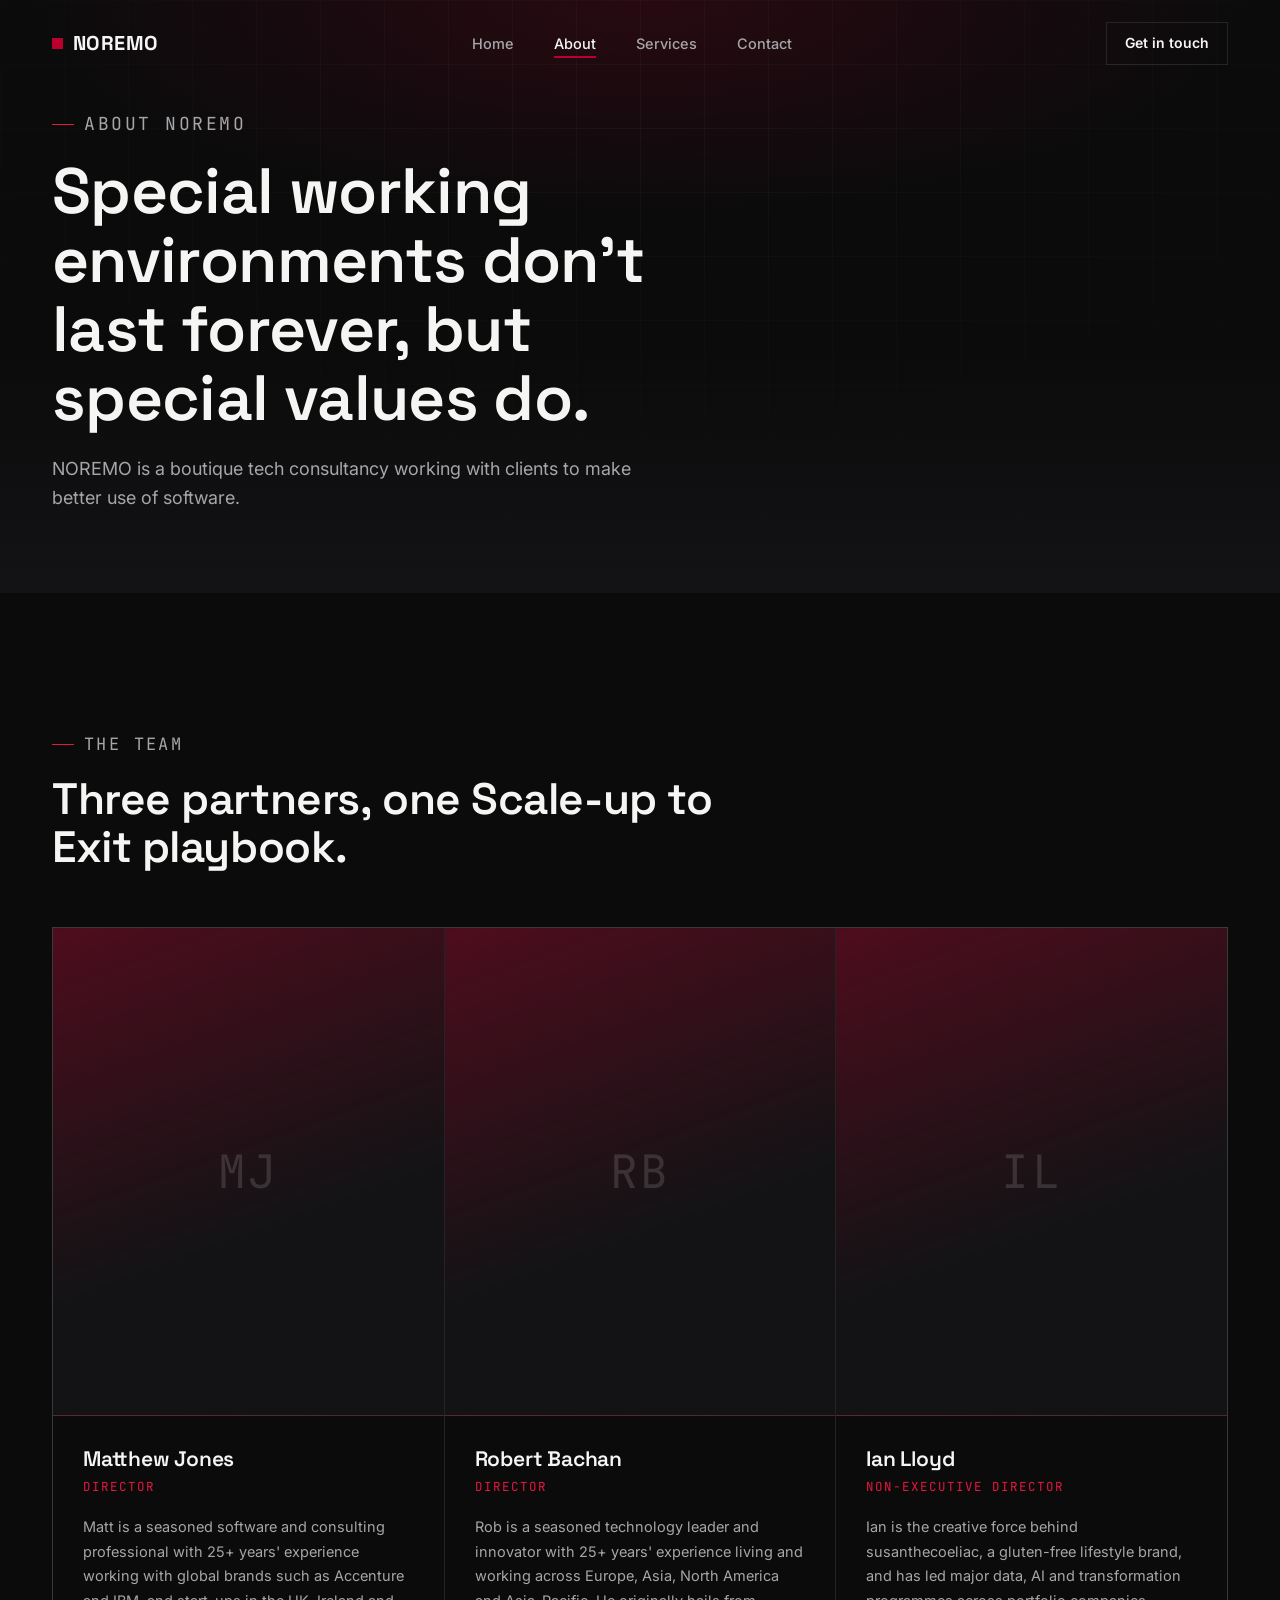
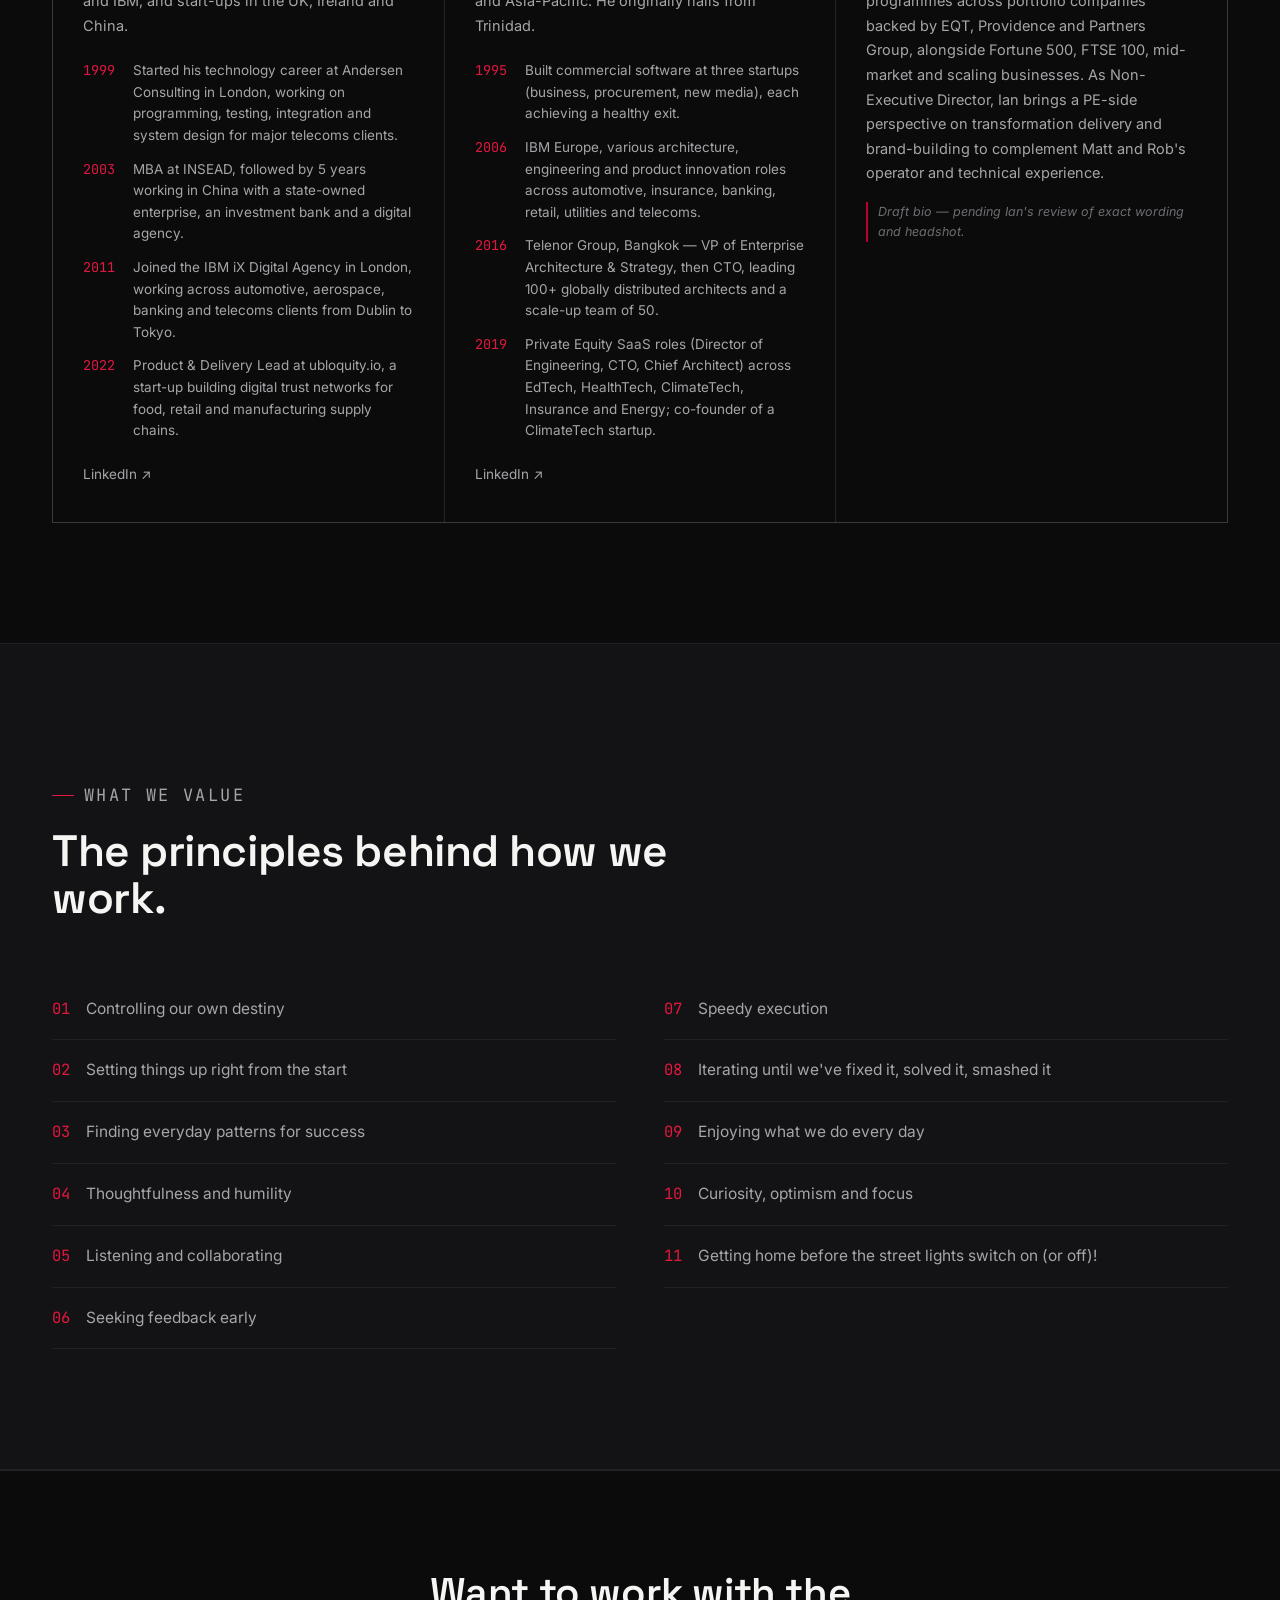
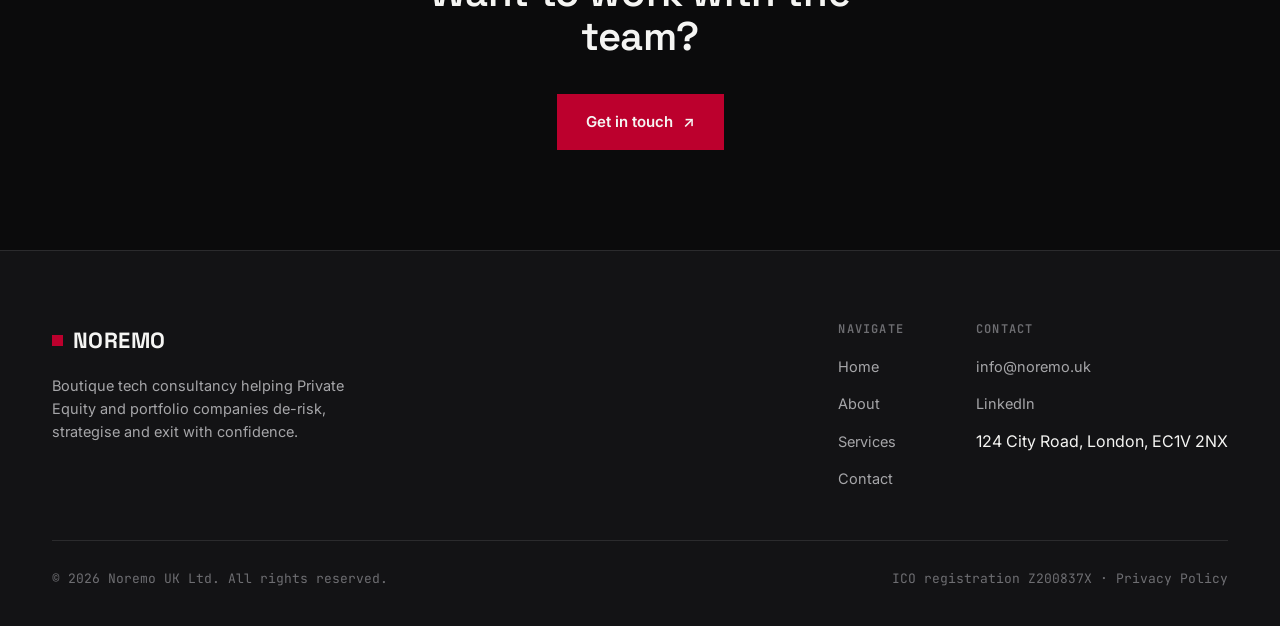
==== about.html @ 3261af7f "Build 4-page Noremo website Home, About, Services and Contact pages per the build brief: dark cinema" ====
<!DOCTYPE html>
<html lang="en">
<head>
<meta charset="UTF-8" />
<meta name="viewport" content="width=device-width, initial-scale=1.0" />
<title>About — NOREMO</title>
<meta name="description" content="Meet the Noremo team: Matthew Jones, Robert Bachan and Ian Lloyd. Boutique tech consultancy for Private Equity and Growth Companies." />

<link rel="preconnect" href="https://fonts.googleapis.com" />
<link rel="preconnect" href="https://fonts.gstatic.com" crossorigin />
<link href="https://fonts.googleapis.com/css2?family=Space+Grotesk:wght@500;600;700&family=Inter:wght@400;500;600;700&family=JetBrains+Mono:wght@400;500&display=swap" rel="stylesheet" />
<link rel="stylesheet" href="assets/css/style.css" />
</head>
<body>

<nav class="site-nav">
  <div class="container">
    <a href="index.html" class="brand"><span class="brand-mark"></span>NOREMO</a>
    <ul class="nav-links" id="nav-links">
      <li><a href="index.html">Home</a></li>
      <li><a href="about.html" class="active">About</a></li>
      <li><a href="services.html">Services</a></li>
      <li><a href="contact.html">Contact</a></li>
    </ul>
    <div class="nav-actions" style="display:flex;align-items:center;gap:16px;">
      <a href="contact.html" class="nav-cta">Get in touch</a>
      <button class="nav-toggle" id="nav-toggle" aria-label="Toggle menu" aria-expanded="false">
        <span></span><span></span><span></span>
      </button>
    </div>
  </div>
</nav>

<header class="page-hero">
  <div class="hero-bg" aria-hidden="true"></div>
  <div class="container">
    <p class="eyebrow reveal">About Noremo</p>
    <h1 class="reveal reveal-delay-1">Special working environments don't last forever, but special values do.</h1>
    <p class="reveal reveal-delay-2">NOREMO is a boutique tech consultancy working with clients to make better use of software.</p>
  </div>
</header>

<section class="section">
  <div class="container">
    <div class="section-head reveal">
      <p class="eyebrow">The team</p>
      <h2>Three partners, one Scale-up to Exit playbook.</h2>
    </div>

    <div class="team-grid reveal">
      <div class="team-card">
        <div class="team-photo"><span>MJ</span></div>
        <div class="team-body">
          <h3>Matthew Jones</h3>
          <span class="team-role">Director</span>
          <p class="team-bio">Matt is a seasoned software and consulting professional with 25+ years' experience working with global brands such as Accenture and IBM, and start-ups in the UK, Ireland and China.</p>
          <div class="team-timeline">
            <div class="team-timeline-item"><span class="yr">1999</span><p>Started his technology career at Andersen Consulting in London, working on programming, testing, integration and system design for major telecoms clients.</p></div>
            <div class="team-timeline-item"><span class="yr">2003</span><p>MBA at INSEAD, followed by 5 years working in China with a state-owned enterprise, an investment bank and a digital agency.</p></div>
            <div class="team-timeline-item"><span class="yr">2011</span><p>Joined the IBM iX Digital Agency in London, working across automotive, aerospace, banking and telecoms clients from Dublin to Tokyo.</p></div>
            <div class="team-timeline-item"><span class="yr">2022</span><p>Product &amp; Delivery Lead at ubloquity.io, a start-up building digital trust networks for food, retail and manufacturing supply chains.</p></div>
          </div>
          <a class="team-linkedin" href="https://www.linkedin.com/in/matthew-jones-mpj/" target="_blank" rel="noopener">LinkedIn &#8599;</a>
        </div>
      </div>

      <div class="team-card">
        <div class="team-photo"><span>RB</span></div>
        <div class="team-body">
          <h3>Robert Bachan</h3>
          <span class="team-role">Director</span>
          <p class="team-bio">Rob is a seasoned technology leader and innovator with 25+ years' experience living and working across Europe, Asia, North America and Asia-Pacific. He originally hails from Trinidad.</p>
          <div class="team-timeline">
            <div class="team-timeline-item"><span class="yr">1995</span><p>Built commercial software at three startups (business, procurement, new media), each achieving a healthy exit.</p></div>
            <div class="team-timeline-item"><span class="yr">2006</span><p>IBM Europe, various architecture, engineering and product innovation roles across automotive, insurance, banking, retail, utilities and telecoms.</p></div>
            <div class="team-timeline-item"><span class="yr">2016</span><p>Telenor Group, Bangkok — VP of Enterprise Architecture &amp; Strategy, then CTO, leading 100+ globally distributed architects and a scale-up team of 50.</p></div>
            <div class="team-timeline-item"><span class="yr">2019</span><p>Private Equity SaaS roles (Director of Engineering, CTO, Chief Architect) across EdTech, HealthTech, ClimateTech, Insurance and Energy; co-founder of a ClimateTech startup.</p></div>
          </div>
          <a class="team-linkedin" href="https://www.linkedin.com/in/robtrinibachan/" target="_blank" rel="noopener">LinkedIn &#8599;</a>
        </div>
      </div>

      <div class="team-card">
        <div class="team-photo"><span>IL</span></div>
        <div class="team-body">
          <h3>Ian Lloyd</h3>
          <span class="team-role">Non-Executive Director</span>
          <p class="team-bio">Ian is the creative force behind susanthecoeliac, a gluten-free lifestyle brand, and has led major data, AI and transformation programmes across portfolio companies backed by EQT, Providence and Partners Group, alongside Fortune 500, FTSE 100, mid-market and scaling businesses. As Non-Executive Director, Ian brings a PE-side perspective on transformation delivery and brand-building to complement Matt and Rob's operator and technical experience.</p>
          <p class="team-draft-note">Draft bio — pending Ian's review of exact wording and headshot.</p>
        </div>
      </div>
    </div>
  </div>
</section>

<section class="section section-alt">
  <div class="container">
    <div class="section-head reveal">
      <p class="eyebrow">What we value</p>
      <h2>The principles behind how we work.</h2>
    </div>
    <div class="values-list reveal">
      <div><span class="vnum">01</span>Controlling our own destiny</div>
      <div><span class="vnum">02</span>Setting things up right from the start</div>
      <div><span class="vnum">03</span>Finding everyday patterns for success</div>
      <div><span class="vnum">04</span>Thoughtfulness and humility</div>
      <div><span class="vnum">05</span>Listening and collaborating</div>
      <div><span class="vnum">06</span>Seeking feedback early</div>
      <div><span class="vnum">07</span>Speedy execution</div>
      <div><span class="vnum">08</span>Iterating until we've fixed it, solved it, smashed it</div>
      <div><span class="vnum">09</span>Enjoying what we do every day</div>
      <div><span class="vnum">10</span>Curiosity, optimism and focus</div>
      <div><span class="vnum">11</span>Getting home before the street lights switch on (or off)!</div>
    </div>
  </div>
</section>

<section class="cta-band reveal">
  <div class="container">
    <h2>Want to work with the team?</h2>
    <a href="contact.html" class="btn btn-primary">Get in touch <span class="btn-arrow">&#8599;</span></a>
  </div>
</section>

<footer class="site-footer">
  <div class="container">
    <div class="footer-top">
      <div class="footer-brand">
        <a href="index.html" class="brand"><span class="brand-mark"></span>NOREMO</a>
        <p>Boutique tech consultancy helping Private Equity and portfolio companies de-risk, strategise and exit with confidence.</p>
      </div>
      <div class="footer-cols">
        <div class="footer-col">
          <h4>Navigate</h4>
          <ul>
            <li><a href="index.html">Home</a></li>
            <li><a href="about.html">About</a></li>
            <li><a href="services.html">Services</a></li>
            <li><a href="contact.html">Contact</a></li>
          </ul>
        </div>
        <div class="footer-col">
          <h4>Contact</h4>
          <ul>
            <li><a href="mailto:info@noremo.uk">info@noremo.uk</a></li>
            <li><a href="https://www.linkedin.com/company/noremo/" target="_blank" rel="noopener">LinkedIn</a></li>
            <li>124 City Road, London, EC1V 2NX</li>
          </ul>
        </div>
      </div>
    </div>
    <div class="footer-bottom">
      <span>&copy; <span id="year"></span> Noremo UK Ltd. All rights reserved.</span>
      <span>ICO registration Z200837X · <a href="#">Privacy Policy</a></span>
    </div>
  </div>
</footer>

<script>document.getElementById("year").textContent = new Date().getFullYear();</script>
<script src="assets/js/main.js"></script>
</body>
</html>
---- assets/css/style.css ----
/* ==========================================================================
   NOREMO — design system
   Dark, cinematic base theme, Noremo red single accent, top-right nav.
   ========================================================================== */

:root {
  --noremo-red: #BC002D;
  --noremo-red-bright: #E4173F;
  --off-black: #0B0B0C;
  --panel-black: #131315;
  --line: rgba(255, 255, 255, 0.1);
  --line-soft: rgba(255, 255, 255, 0.06);
  --white: #F5F5F3;
  --grey: #A6A6A9;
  --grey-dim: #6E6E72;

  --font-display: "Space Grotesk", "Archivo", sans-serif;
  --font-body: "Inter", -apple-system, BlinkMacSystemFont, sans-serif;
  --font-mono: "JetBrains Mono", "SFMono-Regular", Consolas, monospace;

  --nav-h: 88px;
  --ease: cubic-bezier(0.16, 1, 0.3, 1);
}

* { box-sizing: border-box; }

html {
  scroll-behavior: smooth;
  scroll-padding-top: var(--nav-h);
}

body {
  margin: 0;
  background: var(--off-black);
  color: var(--white);
  font-family: var(--font-body);
  font-size: 16px;
  line-height: 1.6;
  -webkit-font-smoothing: antialiased;
  overflow-x: hidden;
}

img { max-width: 100%; display: block; }

a {
  color: inherit;
  text-decoration: none;
}

.container {
  width: 100%;
  max-width: 1240px;
  margin: 0 auto;
  padding: 0 32px;
}

h1, h2, h3, h4 {
  font-family: var(--font-display);
  font-weight: 600;
  line-height: 1.08;
  margin: 0;
  letter-spacing: -0.01em;
}

p { margin: 0; }

.eyebrow {
  font-family: var(--font-mono);
  font-size: 12.5px;
  letter-spacing: 0.14em;
  text-transform: uppercase;
  color: var(--noremo-red-bright);
  display: inline-flex;
  align-items: center;
  gap: 10px;
}
.eyebrow::before {
  content: "";
  width: 22px;
  height: 1px;
  background: var(--noremo-red-bright);
}

.stat {
  font-family: var(--font-mono);
  letter-spacing: 0.02em;
}

/* ---------------------------------- Nav ---------------------------------- */

.site-nav {
  position: fixed;
  top: 0;
  left: 0;
  right: 0;
  z-index: 900;
  height: var(--nav-h);
  display: flex;
  align-items: center;
  transition: background-color 0.4s var(--ease), border-color 0.4s var(--ease), backdrop-filter 0.4s var(--ease);
  border-bottom: 1px solid transparent;
}

.site-nav.is-scrolled {
  background: rgba(11, 11, 12, 0.82);
  backdrop-filter: blur(14px);
  -webkit-backdrop-filter: blur(14px);
  border-bottom-color: var(--line);
}

.site-nav .container {
  display: flex;
  align-items: center;
  justify-content: space-between;
}

.brand {
  display: flex;
  align-items: center;
  gap: 10px;
  font-family: var(--font-display);
  font-weight: 700;
  font-size: 20px;
  letter-spacing: 0.02em;
  color: var(--white);
}

.brand-mark {
  width: 11px;
  height: 11px;
  background: var(--noremo-red);
  display: inline-block;
  flex-shrink: 0;
}

.nav-links {
  display: flex;
  align-items: center;
  gap: 40px;
  list-style: none;
  margin: 0;
  padding: 0;
}

.nav-links a {
  font-size: 14.5px;
  font-weight: 500;
  color: var(--grey);
  position: relative;
  padding: 6px 0;
  transition: color 0.25s var(--ease);
}

.nav-links a:hover,
.nav-links a.active { color: var(--white); }

.nav-links a.active::after {
  content: "";
  position: absolute;
  left: 0;
  bottom: 0;
  width: 100%;
  height: 2px;
  background: var(--noremo-red);
}

.nav-cta {
  display: inline-flex;
  align-items: center;
  gap: 8px;
  font-size: 14px;
  font-weight: 600;
  color: var(--white);
  border: 1px solid var(--line);
  padding: 9px 18px;
  transition: border-color 0.25s var(--ease), background-color 0.25s var(--ease);
}
.nav-cta:hover {
  border-color: var(--noremo-red);
  background: rgba(188, 0, 45, 0.12);
}

.nav-toggle {
  display: none;
  flex-direction: column;
  gap: 5px;
  background: none;
  border: none;
  cursor: pointer;
  padding: 8px;
}
.nav-toggle span {
  width: 22px;
  height: 2px;
  background: var(--white);
}

/* --------------------------------- Buttons -------------------------------- */

.btn {
  display: inline-flex;
  align-items: center;
  gap: 10px;
  font-family: var(--font-body);
  font-weight: 600;
  font-size: 15px;
  padding: 15px 28px;
  border: 1px solid transparent;
  cursor: pointer;
  transition: transform 0.25s var(--ease), background-color 0.25s var(--ease), border-color 0.25s var(--ease), color 0.25s var(--ease);
}

.btn-primary {
  background: var(--noremo-red);
  color: var(--white);
}
.btn-primary:hover { background: var(--noremo-red-bright); }

.btn-outline {
  border-color: var(--line);
  color: var(--white);
}
.btn-outline:hover { border-color: var(--noremo-red); background: rgba(188, 0, 45, 0.1); }

.btn-arrow { transition: transform 0.25s var(--ease); }
.btn:hover .btn-arrow { transform: translate(3px, -3px); }

.link-arrow {
  display: inline-flex;
  align-items: center;
  gap: 8px;
  color: var(--noremo-red-bright);
  font-weight: 600;
  font-size: 15px;
  border-bottom: 1px solid transparent;
  padding-bottom: 2px;
  transition: border-color 0.25s var(--ease);
}
.link-arrow:hover { border-color: var(--noremo-red-bright); }
.link-arrow span { transition: transform 0.25s var(--ease); }
.link-arrow:hover span { transform: translateX(4px); }

/* --------------------------------- Sections ------------------------------- */

section { position: relative; }

.section {
  padding: 120px 0;
}
.section-tight { padding: 88px 0; }

.section-alt {
  background: var(--panel-black);
  border-top: 1px solid var(--line-soft);
  border-bottom: 1px solid var(--line-soft);
}

.section-head {
  max-width: 720px;
  margin-bottom: 56px;
}
.section-head h2 {
  font-size: clamp(30px, 4vw, 44px);
  margin-top: 18px;
}
.section-head p {
  margin-top: 18px;
  color: var(--grey);
  font-size: 17px;
  max-width: 640px;
}

/* ---------------------------------- Hero ---------------------------------- */

.hero {
  min-height: 100vh;
  display: flex;
  flex-direction: column;
  justify-content: flex-end;
  padding-top: var(--nav-h);
  position: relative;
  overflow: hidden;
}

.hero-bg {
  position: absolute;
  inset: 0;
  z-index: -1;
}
.hero-bg::before {
  content: "";
  position: absolute;
  inset: 0;
  background:
    radial-gradient(ellipse 80% 60% at 50% 0%, rgba(188, 0, 45, 0.16), transparent 60%),
    linear-gradient(180deg, #0B0B0C 0%, #0B0B0C 60%, #131315 100%);
}
.hero-bg::after {
  content: "";
  position: absolute;
  inset: 0;
  background-image:
    linear-gradient(rgba(255,255,255,0.035) 1px, transparent 1px),
    linear-gradient(90deg, rgba(255,255,255,0.035) 1px, transparent 1px);
  background-size: 64px 64px;
  mask-image: radial-gradient(ellipse 70% 70% at 50% 20%, black, transparent);
}

.hero-inner {
  padding: 64px 0 96px;
}

.hero-title {
  font-size: clamp(40px, 6.6vw, 92px);
  max-width: 15ch;
  letter-spacing: -0.02em;
}
.hero-title em {
  font-style: normal;
  color: var(--noremo-red-bright);
}

.hero-sub {
  margin-top: 28px;
  max-width: 620px;
  font-size: 19px;
  color: var(--grey);
}

.hero-actions {
  margin-top: 44px;
  display: flex;
  align-items: center;
  gap: 28px;
  flex-wrap: wrap;
}

.hero-meta {
  margin-top: 96px;
  display: flex;
  gap: 56px;
  flex-wrap: wrap;
  border-top: 1px solid var(--line);
  padding-top: 28px;
}
.hero-meta-item .stat {
  display: block;
  font-size: 26px;
  color: var(--noremo-red-bright);
}
.hero-meta-item .stat-label {
  display: block;
  margin-top: 6px;
  font-size: 12.5px;
  letter-spacing: 0.08em;
  text-transform: uppercase;
  color: var(--grey-dim);
  font-family: var(--font-mono);
}

.page-hero {
  min-height: 62vh;
  display: flex;
  align-items: flex-end;
  padding-top: var(--nav-h);
  position: relative;
}
.page-hero .container { padding-bottom: 80px; }
.page-hero h1 {
  font-size: clamp(36px, 5.5vw, 64px);
  max-width: 16ch;
  margin-top: 18px;
}
.page-hero p {
  margin-top: 22px;
  max-width: 620px;
  font-size: 18px;
  color: var(--grey);
}

/* ---------------------------------- Grids --------------------------------- */

.grid {
  display: grid;
  gap: 1px;
  background: var(--line);
  border: 1px solid var(--line);
}

.grid-3 { grid-template-columns: repeat(3, 1fr); }
.grid-4 { grid-template-columns: repeat(4, 1fr); }
.grid-2 { grid-template-columns: repeat(2, 1fr); }

.grid-cell {
  background: var(--off-black);
  padding: 40px 36px;
}
.section-alt .grid-cell { background: var(--panel-black); }

.feature-num {
  font-family: var(--font-mono);
  font-size: 13px;
  color: var(--noremo-red-bright);
  letter-spacing: 0.08em;
}

.feature-icon {
  width: 42px;
  height: 42px;
  border: 1px solid var(--line);
  display: flex;
  align-items: center;
  justify-content: center;
  margin-bottom: 24px;
  color: var(--noremo-red-bright);
}

.grid-cell h3 {
  font-size: 20px;
  margin-top: 14px;
}
.grid-cell p {
  margin-top: 12px;
  color: var(--grey);
  font-size: 15px;
  line-height: 1.7;
}

/* -------------------------------- Reveal ---------------------------------- */

.reveal {
  opacity: 0;
  transform: translateY(28px);
  transition: opacity 0.8s var(--ease), transform 0.8s var(--ease);
}
.reveal.is-visible {
  opacity: 1;
  transform: translateY(0);
}
.reveal-delay-1 { transition-delay: 0.08s; }
.reveal-delay-2 { transition-delay: 0.16s; }
.reveal-delay-3 { transition-delay: 0.24s; }

@media (prefers-reduced-motion: reduce) {
  .reveal { opacity: 1; transform: none; transition: none; }
}

/* -------------------------------- Footer ---------------------------------- */

.site-footer {
  border-top: 1px solid var(--line);
  padding: 72px 0 36px;
  background: var(--panel-black);
}

.footer-top {
  display: flex;
  justify-content: space-between;
  gap: 48px;
  flex-wrap: wrap;
  padding-bottom: 48px;
}

.footer-brand .brand { font-size: 22px; }
.footer-brand p {
  margin-top: 16px;
  color: var(--grey);
  max-width: 320px;
  font-size: 14.5px;
}

.footer-cols {
  display: flex;
  gap: 72px;
  flex-wrap: wrap;
}

.footer-col h4 {
  font-family: var(--font-mono);
  font-size: 12px;
  letter-spacing: 0.1em;
  text-transform: uppercase;
  color: var(--grey-dim);
  margin-bottom: 18px;
}
.footer-col ul {
  list-style: none;
  margin: 0;
  padding: 0;
  display: flex;
  flex-direction: column;
  gap: 12px;
}
.footer-col a {
  color: var(--grey);
  font-size: 14.5px;
  transition: color 0.2s var(--ease);
}
.footer-col a:hover { color: var(--white); }

.footer-bottom {
  border-top: 1px solid var(--line);
  padding-top: 28px;
  display: flex;
  justify-content: space-between;
  flex-wrap: wrap;
  gap: 12px;
  color: var(--grey-dim);
  font-size: 13px;
  font-family: var(--font-mono);
}
.footer-bottom a { color: var(--grey-dim); }
.footer-bottom a:hover { color: var(--white); }

/* -------------------------------- CTA band -------------------------------- */

.cta-band {
  padding: 100px 0;
  text-align: center;
  border-top: 1px solid var(--line);
}
.cta-band h2 {
  font-size: clamp(28px, 4vw, 40px);
  max-width: 18ch;
  margin: 0 auto;
}
.cta-band p {
  margin-top: 18px;
  color: var(--grey);
  font-size: 17px;
}
.cta-band .btn { margin-top: 36px; }

/* -------------------------------- Team ------------------------------------ */

.team-grid {
  display: grid;
  grid-template-columns: repeat(3, 1fr);
  gap: 1px;
  background: var(--line);
  border: 1px solid var(--line);
  margin-top: 8px;
}
.team-card { background: var(--off-black); padding: 0; }
.team-photo {
  aspect-ratio: 4/5;
  background:
    linear-gradient(160deg, rgba(188,0,45,0.35), transparent 60%),
    var(--panel-black);
  display: flex;
  align-items: center;
  justify-content: center;
  font-family: var(--font-display);
  font-size: 15px;
  color: var(--grey-dim);
  border-bottom: 1px solid var(--line);
  position: relative;
  overflow: hidden;
}
.team-photo span {
  font-family: var(--font-mono);
  font-size: 46px;
  color: rgba(245,245,243,0.14);
  letter-spacing: 0.05em;
}
.team-body { padding: 32px 30px 36px; }
.team-body h3 { font-size: 21px; }
.team-role {
  display: block;
  margin-top: 6px;
  font-family: var(--font-mono);
  font-size: 12.5px;
  letter-spacing: 0.08em;
  text-transform: uppercase;
  color: var(--noremo-red-bright);
}
.team-bio { margin-top: 18px; color: var(--grey); font-size: 14.5px; line-height: 1.7; }
.team-timeline { margin-top: 22px; display: flex; flex-direction: column; gap: 12px; }
.team-timeline-item { display: flex; gap: 14px; font-size: 13.5px; }
.team-timeline-item .yr {
  font-family: var(--font-mono);
  color: var(--noremo-red-bright);
  flex-shrink: 0;
  width: 4.5ch;
}
.team-timeline-item p { color: var(--grey); }
.team-linkedin {
  margin-top: 22px;
  display: inline-flex;
  align-items: center;
  gap: 8px;
  font-size: 13.5px;
  color: var(--grey);
}
.team-linkedin:hover { color: var(--white); }
.team-draft-note {
  margin-top: 16px;
  font-size: 12.5px;
  color: var(--grey-dim);
  font-style: italic;
  border-left: 2px solid var(--noremo-red);
  padding-left: 10px;
}

/* -------------------------------- Values ----------------------------------- */

.values-list {
  columns: 2;
  column-gap: 48px;
  margin-top: 8px;
}
.values-list div {
  break-inside: avoid;
  display: flex;
  gap: 16px;
  padding: 18px 0;
  border-bottom: 1px solid var(--line-soft);
  font-size: 15.5px;
  color: var(--grey);
}
.values-list .vnum {
  font-family: var(--font-mono);
  color: var(--noremo-red-bright);
  flex-shrink: 0;
}

/* ------------------------------ Services page ------------------------------ */

.anchor-nav {
  position: sticky;
  top: var(--nav-h);
  z-index: 40;
  background: rgba(11,11,12,0.9);
  backdrop-filter: blur(10px);
  border-bottom: 1px solid var(--line);
  border-top: 1px solid var(--line);
}
.anchor-nav .container {
  display: flex;
  gap: 4px;
  overflow-x: auto;
  padding-top: 0;
  padding-bottom: 0;
}
.anchor-nav a {
  padding: 18px 20px;
  font-family: var(--font-mono);
  font-size: 12.5px;
  letter-spacing: 0.06em;
  color: var(--grey);
  white-space: nowrap;
  border-bottom: 2px solid transparent;
  transition: color 0.2s var(--ease), border-color 0.2s var(--ease);
}
.anchor-nav a:hover, .anchor-nav a.is-active { color: var(--white); border-color: var(--noremo-red); }

.service-block {
  scroll-margin-top: calc(var(--nav-h) + 60px);
  padding: 100px 0;
  border-bottom: 1px solid var(--line-soft);
}
.service-block:nth-child(even) { background: var(--panel-black); }
.service-num {
  font-family: var(--font-mono);
  font-size: 15px;
  color: var(--noremo-red-bright);
}
.service-block h2 {
  font-size: clamp(28px, 3.6vw, 40px);
  margin-top: 16px;
  max-width: 16ch;
}
.service-block-body {
  display: grid;
  grid-template-columns: 1fr 1fr;
  gap: 64px;
  margin-top: 36px;
  align-items: start;
}
.service-block-body p { color: var(--grey); font-size: 16px; }
.service-block-body p + p { margin-top: 18px; }
.deliverable-card {
  border: 1px solid var(--line);
  padding: 28px 30px;
  background: rgba(255,255,255,0.02);
}
.deliverable-card .eyebrow { margin-bottom: 12px; }
.deliverable-card h4 { font-size: 18px; }
.deliverable-card p { margin-top: 10px; color: var(--grey); font-size: 14.5px; }

.framework-list {
  margin-top: 8px;
  border-top: 1px solid var(--line);
}
.framework-item {
  display: flex;
  align-items: center;
  gap: 24px;
  padding: 22px 0;
  border-bottom: 1px solid var(--line);
}
.framework-item .stat { font-size: 14px; color: var(--noremo-red-bright); width: 3ch; flex-shrink: 0; }
.framework-item span:last-child { font-size: 17px; }

.figure-row {
  display: grid;
  grid-template-columns: repeat(3, 1fr);
  gap: 1px;
  background: var(--line);
  border: 1px solid var(--line);
  margin-top: 40px;
}
.figure-cell { background: var(--off-black); padding: 32px 28px; }
.figure-cell .stat { font-size: 30px; color: var(--noremo-red-bright); display: block; }
.figure-cell p { margin-top: 10px; color: var(--grey); font-size: 14px; }

.outcomes-list {
  columns: 2;
  column-gap: 48px;
  margin-top: 8px;
}
.outcomes-list li {
  break-inside: avoid;
  list-style: none;
  display: flex;
  gap: 14px;
  padding: 14px 0;
  border-bottom: 1px solid var(--line-soft);
  color: var(--grey);
  font-size: 15px;
}
.outcomes-list li::before {
  content: "→";
  color: var(--noremo-red-bright);
  flex-shrink: 0;
}

.partner-row {
  display: flex;
  flex-wrap: wrap;
  gap: 1px;
  background: var(--line);
  border: 1px solid var(--line);
  margin-top: 8px;
}
.partner-chip {
  background: var(--off-black);
  padding: 22px 30px;
  font-family: var(--font-mono);
  font-size: 14px;
  color: var(--grey);
  flex: 1 1 auto;
  text-align: center;
}
.partner-group-label {
  font-family: var(--font-mono);
  font-size: 12px;
  letter-spacing: 0.1em;
  text-transform: uppercase;
  color: var(--grey-dim);
  margin: 36px 0 14px;
}

/* ------------------------------ Contact page -------------------------------- */

.contact-layout {
  display: grid;
  grid-template-columns: 1.1fr 0.9fr;
  gap: 80px;
  align-items: start;
}

.form-field { margin-bottom: 22px; }
.form-field label {
  display: block;
  font-family: var(--font-mono);
  font-size: 12px;
  letter-spacing: 0.08em;
  text-transform: uppercase;
  color: var(--grey-dim);
  margin-bottom: 10px;
}
.form-field input,
.form-field select,
.form-field textarea {
  width: 100%;
  background: var(--panel-black);
  border: 1px solid var(--line);
  color: var(--white);
  font-family: var(--font-body);
  font-size: 15px;
  padding: 14px 16px;
  transition: border-color 0.2s var(--ease);
}
.form-field input:focus,
.form-field select:focus,
.form-field textarea:focus {
  outline: none;
  border-color: var(--noremo-red);
}
.form-field textarea { resize: vertical; min-height: 130px; }
.form-row { display: grid; grid-template-columns: 1fr 1fr; gap: 20px; }
.form-check {
  display: flex;
  align-items: flex-start;
  gap: 10px;
  font-size: 13.5px;
  color: var(--grey);
  margin-bottom: 28px;
}
.form-check input { width: auto; margin-top: 3px; }
.form-note {
  margin-top: 16px;
  font-size: 13px;
  color: var(--grey-dim);
}

.contact-routes {
  display: flex;
  flex-direction: column;
  gap: 1px;
  background: var(--line);
  border: 1px solid var(--line);
}
.contact-route {
  background: var(--off-black);
  padding: 26px 28px;
  display: flex;
  align-items: center;
  justify-content: space-between;
  gap: 16px;
  transition: background-color 0.2s var(--ease);
}
a.contact-route:hover { background: rgba(188,0,45,0.08); }
.contact-route-label {
  font-family: var(--font-mono);
  font-size: 11.5px;
  letter-spacing: 0.08em;
  text-transform: uppercase;
  color: var(--grey-dim);
  display: block;
  margin-bottom: 6px;
}
.contact-route-value { font-size: 16px; }
.contact-route-arrow { color: var(--noremo-red-bright); flex-shrink: 0; }

/* --------------------------------- Intro ------------------------------------ */

#intro-overlay {
  position: fixed;
  inset: 0;
  z-index: 10000;
  background: #050506;
  display: flex;
  align-items: center;
  justify-content: center;
  overflow: hidden;
  transition: opacity 0.6s ease, visibility 0.6s ease;
}
#intro-overlay.intro-hidden {
  opacity: 0;
  visibility: hidden;
  pointer-events: none;
}
.intro-glow {
  position: absolute;
  left: 50%;
  bottom: -30%;
  width: 60vmax;
  height: 60vmax;
  border-radius: 50%;
  transform: translate(-50%, 20%);
  background: radial-gradient(circle at center, rgba(228,23,63,0.55), rgba(188,0,45,0.28) 40%, transparent 70%);
  filter: blur(6px);
  transition: transform 1.8s var(--ease), opacity 1.8s var(--ease);
}
.intro-horizon {
  position: absolute;
  left: 0; right: 0; bottom: 0;
  height: 1px;
  background: rgba(255,255,255,0.08);
}
.intro-mark {
  position: relative;
  z-index: 2;
  display: flex;
  align-items: center;
  gap: 14px;
  opacity: 0;
  transform: scale(0.92);
  transition: opacity 0.7s var(--ease), transform 0.7s var(--ease);
}
.intro-mark.is-in { opacity: 1; transform: scale(1); }
.intro-mark .brand-mark { width: 16px; height: 16px; }
.intro-mark span {
  font-family: var(--font-display);
  font-weight: 700;
  font-size: 30px;
  letter-spacing: 0.06em;
  color: var(--white);
}

/* --------------------------------- Responsive -------------------------------- */

@media (max-width: 980px) {
  .grid-4 { grid-template-columns: repeat(2, 1fr); }
  .grid-3 { grid-template-columns: repeat(2, 1fr); }
  .team-grid { grid-template-columns: 1fr; }
  .service-block-body { grid-template-columns: 1fr; gap: 32px; }
  .contact-layout { grid-template-columns: 1fr; gap: 56px; }
  .figure-row { grid-template-columns: 1fr; }
}

@media (max-width: 720px) {
  .nav-links {
    position: fixed;
    top: var(--nav-h);
    left: 0;
    right: 0;
    bottom: 0;
    background: var(--off-black);
    flex-direction: column;
    justify-content: flex-start;
    padding: 40px 32px;
    gap: 28px;
    transform: translateX(100%);
    transition: transform 0.35s var(--ease);
  }
  .nav-links.is-open { transform: translateX(0); }
  .nav-links a { font-size: 20px; }
  .nav-toggle { display: flex; }
  .nav-cta { display: none; }
  .grid-4, .grid-3, .grid-2 { grid-template-columns: 1fr; }
  .values-list, .outcomes-list { columns: 1; }
  .footer-top { flex-direction: column; }
  .form-row { grid-template-columns: 1fr; }
  .hero-meta { gap: 32px; }
}
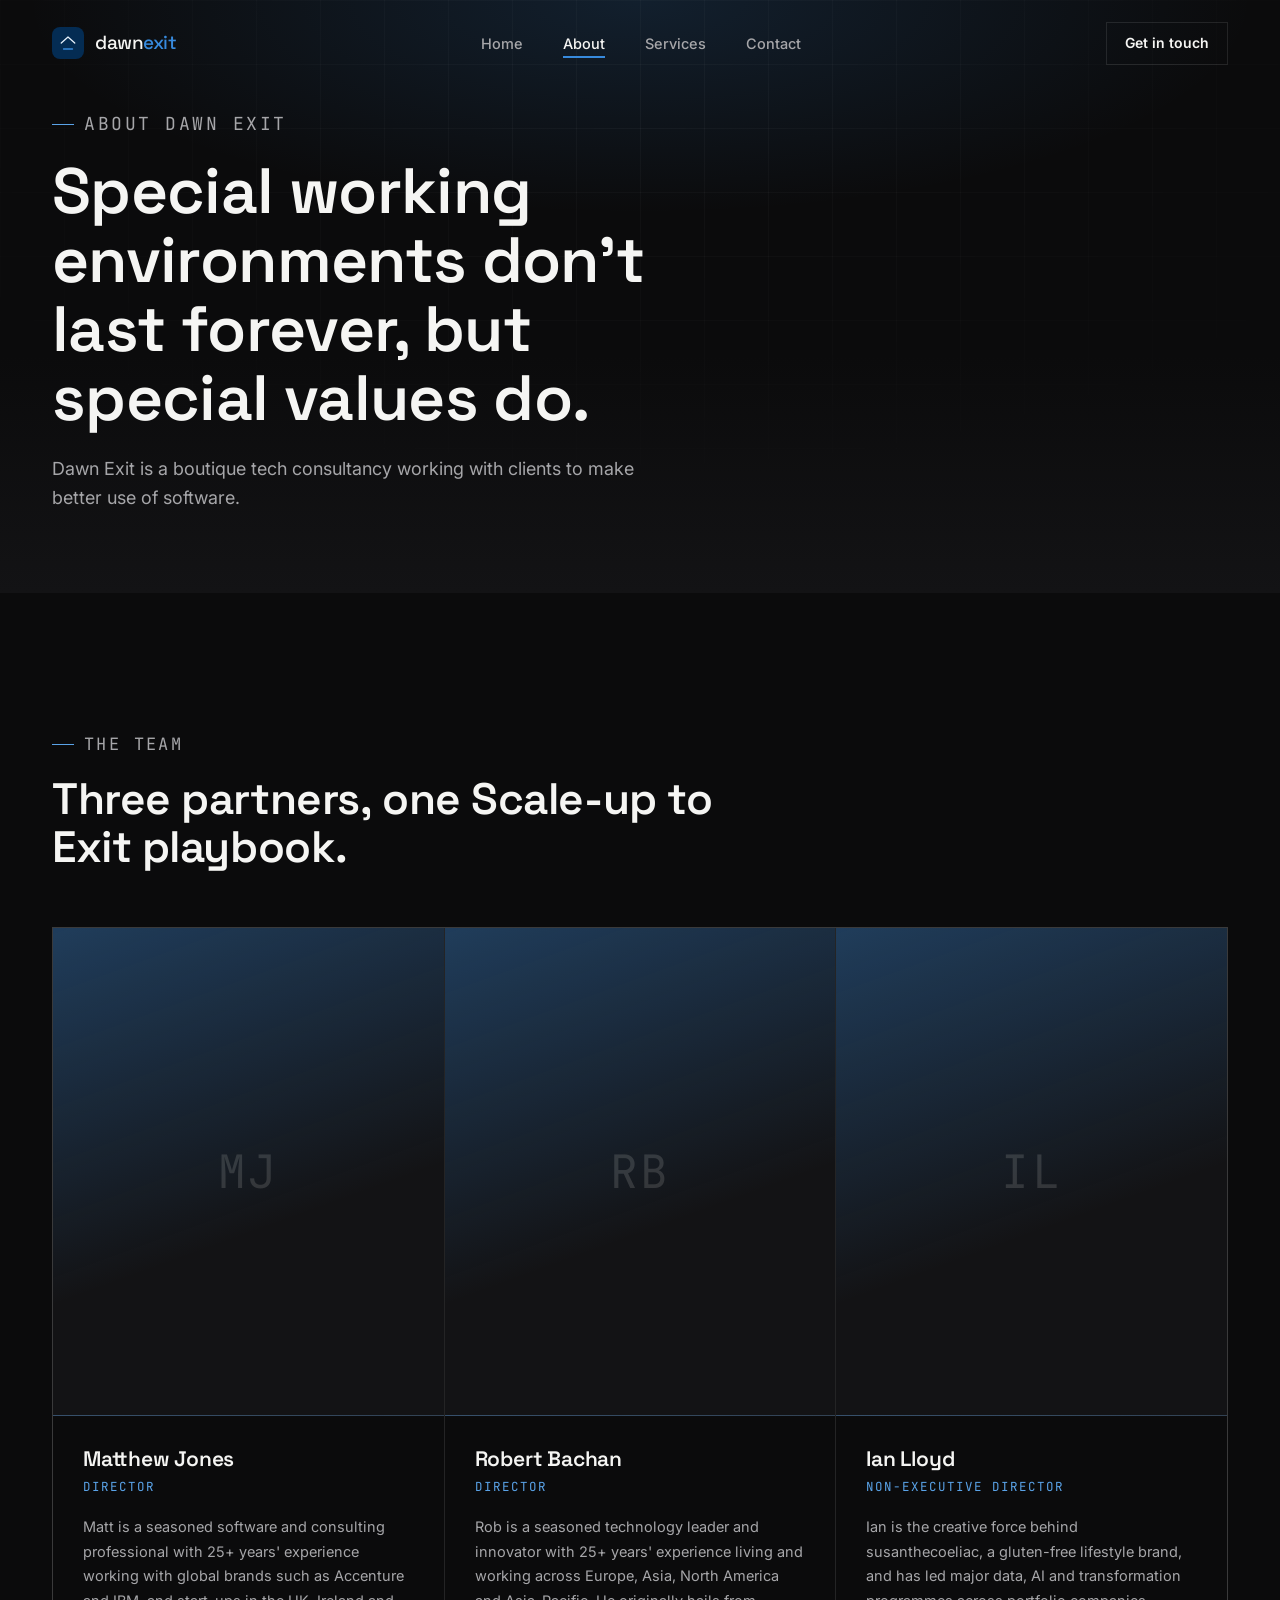
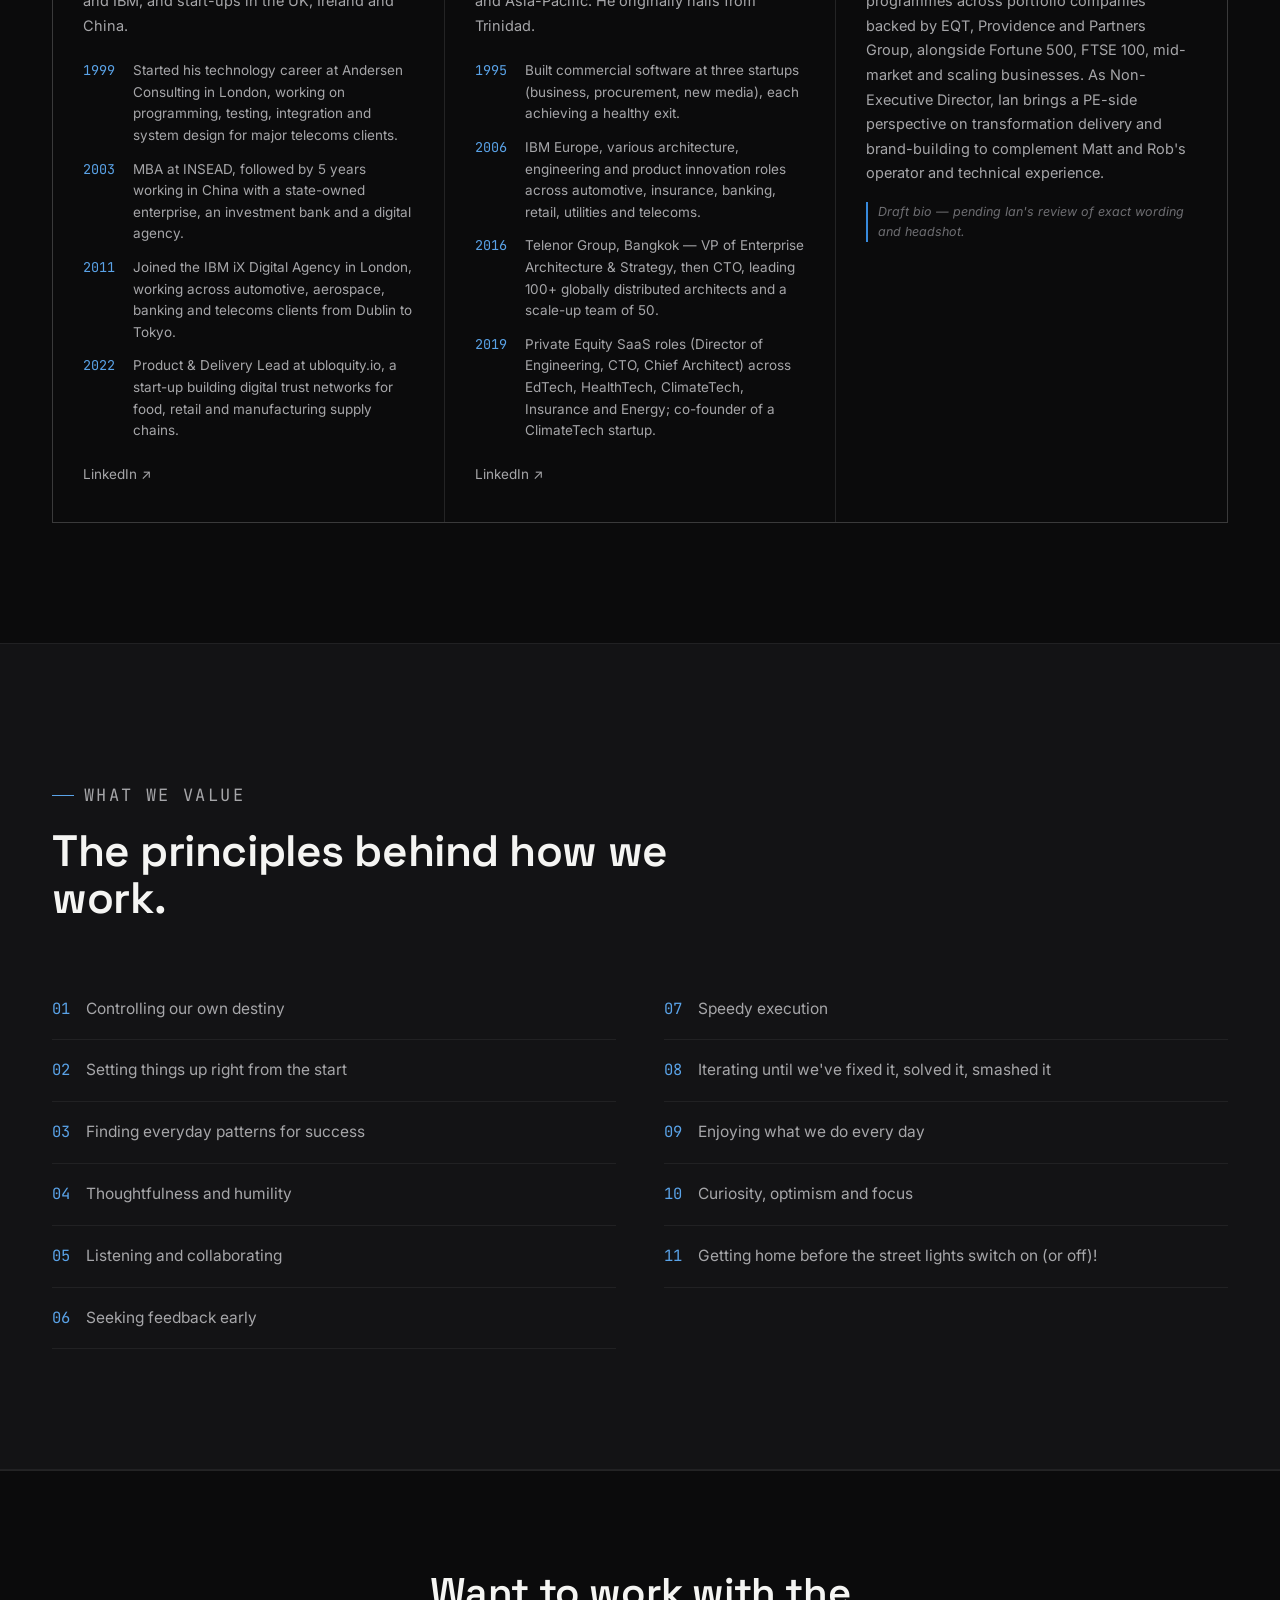
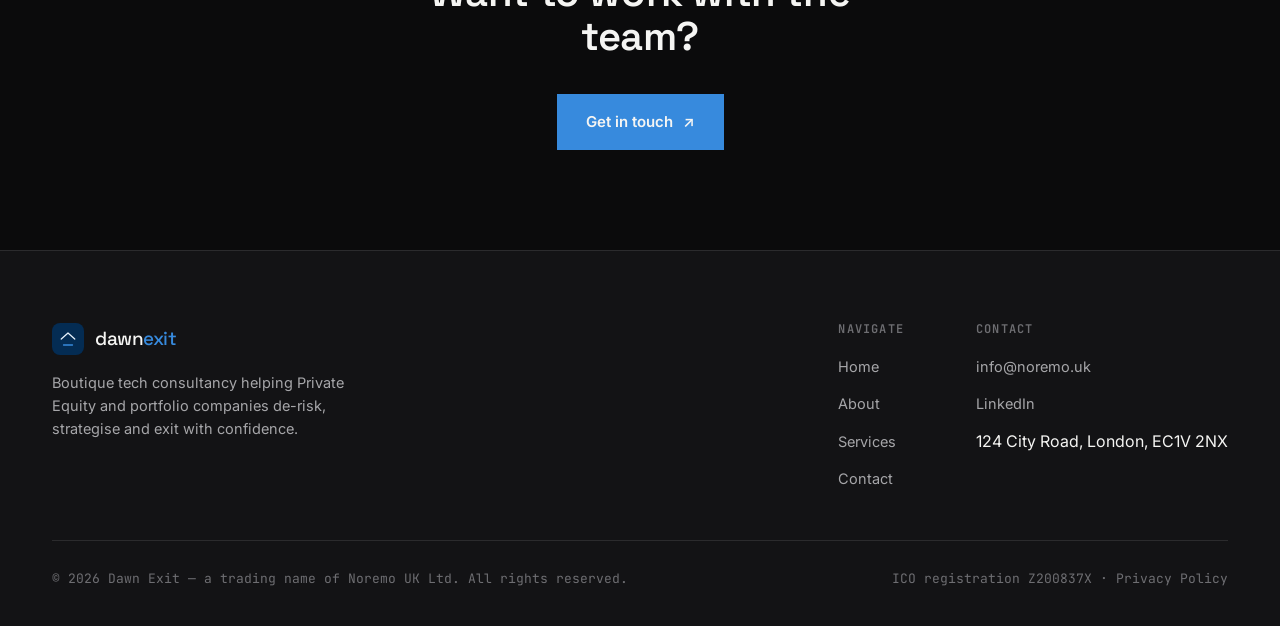
==== commit 9cf5a5ef: "Rebrand site from Noremo to Dawn Exit Per Ian's correction, the site's brand is Dawn Exit, not Norem" ====
--- a/about.html
+++ b/about.html
@@ -3,8 +3,8 @@
 <head>
 <meta charset="UTF-8" />
 <meta name="viewport" content="width=device-width, initial-scale=1.0" />
-<title>About — NOREMO</title>
-<meta name="description" content="Meet the Noremo team: Matthew Jones, Robert Bachan and Ian Lloyd. Boutique tech consultancy for Private Equity and Growth Companies." />
+<title>About — Dawn Exit</title>
+<meta name="description" content="Meet the Dawn Exit team: Matthew Jones, Robert Bachan and Ian Lloyd. Boutique tech consultancy for Private Equity and Growth Companies." />
 
 <link rel="preconnect" href="https://fonts.googleapis.com" />
 <link rel="preconnect" href="https://fonts.gstatic.com" crossorigin />
@@ -15,7 +15,7 @@
 
 <nav class="site-nav">
   <div class="container">
-    <a href="index.html" class="brand"><span class="brand-mark"></span>NOREMO</a>
+    <a href="index.html" class="brand"><span class="brand-icon" aria-hidden="true"><svg viewBox="0 0 24 24" width="18" height="18" fill="none"><path d="M3 12L12 4L21 12" stroke="#E6F1FB" stroke-width="1.7" stroke-linecap="round" stroke-linejoin="round"/><path d="M6 20H18" stroke="#378ADD" stroke-width="1.7" stroke-linecap="round" stroke-linejoin="round"/></svg></span><span class="wordmark"><span class="word-dawn">dawn</span><span class="word-exit">exit</span></span></a>
     <ul class="nav-links" id="nav-links">
       <li><a href="index.html">Home</a></li>
       <li><a href="about.html" class="active">About</a></li>
@@ -34,9 +34,9 @@
 <header class="page-hero">
   <div class="hero-bg" aria-hidden="true"></div>
   <div class="container">
-    <p class="eyebrow reveal">About Noremo</p>
+    <p class="eyebrow reveal">About Dawn Exit</p>
     <h1 class="reveal reveal-delay-1">Special working environments don't last forever, but special values do.</h1>
-    <p class="reveal reveal-delay-2">NOREMO is a boutique tech consultancy working with clients to make better use of software.</p>
+    <p class="reveal reveal-delay-2">Dawn Exit is a boutique tech consultancy working with clients to make better use of software.</p>
   </div>
 </header>
 
@@ -126,7 +126,7 @@
   <div class="container">
     <div class="footer-top">
       <div class="footer-brand">
-        <a href="index.html" class="brand"><span class="brand-mark"></span>NOREMO</a>
+        <a href="index.html" class="brand"><span class="brand-icon" aria-hidden="true"><svg viewBox="0 0 24 24" width="18" height="18" fill="none"><path d="M3 12L12 4L21 12" stroke="#E6F1FB" stroke-width="1.7" stroke-linecap="round" stroke-linejoin="round"/><path d="M6 20H18" stroke="#378ADD" stroke-width="1.7" stroke-linecap="round" stroke-linejoin="round"/></svg></span><span class="wordmark"><span class="word-dawn">dawn</span><span class="word-exit">exit</span></span></a>
         <p>Boutique tech consultancy helping Private Equity and portfolio companies de-risk, strategise and exit with confidence.</p>
       </div>
       <div class="footer-cols">
@@ -150,7 +150,7 @@
       </div>
     </div>
     <div class="footer-bottom">
-      <span>&copy; <span id="year"></span> Noremo UK Ltd. All rights reserved.</span>
+      <span>&copy; <span id="year"></span> Dawn Exit — a trading name of Noremo UK Ltd. All rights reserved.</span>
       <span>ICO registration Z200837X · <a href="#">Privacy Policy</a></span>
     </div>
   </div>
--- a/assets/css/style.css
+++ b/assets/css/style.css
@@ -1,11 +1,15 @@
 /* ==========================================================================
-   NOREMO — design system
-   Dark, cinematic base theme, Noremo red single accent, top-right nav.
+   DAWN EXIT — design system
+   Dark, cinematic base theme, signal-blue single accent, top-right nav.
    ========================================================================== */
 
 :root {
-  --noremo-red: #BC002D;
-  --noremo-red-bright: #E4173F;
+  --accent: #378ADD;
+  --accent-bright: #5AA3E8;
+  --navy-deep: #042C53;
+  --mid-blue: #185FA5;
+  --pale-blue: #85B7EB;
+  --icon-line: #E6F1FB;
   --off-black: #0B0B0C;
   --panel-black: #131315;
   --line: rgba(255, 255, 255, 0.1);
@@ -69,7 +73,7 @@
   font-size: 12.5px;
   letter-spacing: 0.14em;
   text-transform: uppercase;
-  color: var(--noremo-red-bright);
+  color: var(--accent-bright);
   display: inline-flex;
   align-items: center;
   gap: 10px;
@@ -78,7 +82,7 @@
   content: "";
   width: 22px;
   height: 1px;
-  background: var(--noremo-red-bright);
+  background: var(--accent-bright);
 }
 
 .stat {
@@ -117,20 +121,39 @@
 .brand {
   display: flex;
   align-items: center;
-  gap: 10px;
+  gap: 11px;
   font-family: var(--font-display);
-  font-weight: 700;
-  font-size: 20px;
-  letter-spacing: 0.02em;
   color: var(--white);
 }
 
-.brand-mark {
-  width: 11px;
-  height: 11px;
-  background: var(--noremo-red);
-  display: inline-block;
+.brand-icon {
+  width: 32px;
+  height: 32px;
+  border-radius: 8px;
+  background: var(--navy-deep);
+  display: flex;
+  align-items: center;
+  justify-content: center;
   flex-shrink: 0;
+}
+.brand-icon-lg {
+  width: 56px;
+  height: 56px;
+  border-radius: 14px;
+}
+.brand-icon-lg svg { width: 30px; height: 30px; }
+
+.wordmark {
+  font-weight: 500;
+  font-size: 19px;
+  letter-spacing: -0.5px;
+  white-space: nowrap;
+}
+.word-dawn { color: var(--white); }
+.word-exit { color: var(--accent); }
+
+.wordmark-lg {
+  font-size: 32px;
 }
 
 .nav-links {
@@ -161,7 +184,7 @@
   bottom: 0;
   width: 100%;
   height: 2px;
-  background: var(--noremo-red);
+  background: var(--accent);
 }
 
 .nav-cta {
@@ -176,8 +199,8 @@
   transition: border-color 0.25s var(--ease), background-color 0.25s var(--ease);
 }
 .nav-cta:hover {
-  border-color: var(--noremo-red);
-  background: rgba(188, 0, 45, 0.12);
+  border-color: var(--accent);
+  background: rgba(55, 138, 221, 0.12);
 }
 
 .nav-toggle {
@@ -211,16 +234,16 @@
 }
 
 .btn-primary {
-  background: var(--noremo-red);
+  background: var(--accent);
   color: var(--white);
 }
-.btn-primary:hover { background: var(--noremo-red-bright); }
+.btn-primary:hover { background: var(--accent-bright); }
 
 .btn-outline {
   border-color: var(--line);
   color: var(--white);
 }
-.btn-outline:hover { border-color: var(--noremo-red); background: rgba(188, 0, 45, 0.1); }
+.btn-outline:hover { border-color: var(--accent); background: rgba(55, 138, 221, 0.1); }
 
 .btn-arrow { transition: transform 0.25s var(--ease); }
 .btn:hover .btn-arrow { transform: translate(3px, -3px); }
@@ -229,14 +252,14 @@
   display: inline-flex;
   align-items: center;
   gap: 8px;
-  color: var(--noremo-red-bright);
+  color: var(--accent-bright);
   font-weight: 600;
   font-size: 15px;
   border-bottom: 1px solid transparent;
   padding-bottom: 2px;
   transition: border-color 0.25s var(--ease);
 }
-.link-arrow:hover { border-color: var(--noremo-red-bright); }
+.link-arrow:hover { border-color: var(--accent-bright); }
 .link-arrow span { transition: transform 0.25s var(--ease); }
 .link-arrow:hover span { transform: translateX(4px); }
 
@@ -292,7 +315,7 @@
   position: absolute;
   inset: 0;
   background:
-    radial-gradient(ellipse 80% 60% at 50% 0%, rgba(188, 0, 45, 0.16), transparent 60%),
+    radial-gradient(ellipse 80% 60% at 50% 0%, rgba(55, 138, 221, 0.16), transparent 60%),
     linear-gradient(180deg, #0B0B0C 0%, #0B0B0C 60%, #131315 100%);
 }
 .hero-bg::after {
@@ -317,7 +340,7 @@
 }
 .hero-title em {
   font-style: normal;
-  color: var(--noremo-red-bright);
+  color: var(--accent-bright);
 }
 
 .hero-sub {
@@ -346,7 +369,7 @@
 .hero-meta-item .stat {
   display: block;
   font-size: 26px;
-  color: var(--noremo-red-bright);
+  color: var(--accent-bright);
 }
 .hero-meta-item .stat-label {
   display: block;
@@ -400,7 +423,7 @@
 .feature-num {
   font-family: var(--font-mono);
   font-size: 13px;
-  color: var(--noremo-red-bright);
+  color: var(--accent-bright);
   letter-spacing: 0.08em;
 }
 
@@ -412,7 +435,7 @@
   align-items: center;
   justify-content: center;
   margin-bottom: 24px;
-  color: var(--noremo-red-bright);
+  color: var(--accent-bright);
 }
 
 .grid-cell h3 {
@@ -545,7 +568,7 @@
 .team-photo {
   aspect-ratio: 4/5;
   background:
-    linear-gradient(160deg, rgba(188,0,45,0.35), transparent 60%),
+    linear-gradient(160deg, rgba(55,138,221,0.35), transparent 60%),
     var(--panel-black);
   display: flex;
   align-items: center;
@@ -572,14 +595,14 @@
   font-size: 12.5px;
   letter-spacing: 0.08em;
   text-transform: uppercase;
-  color: var(--noremo-red-bright);
+  color: var(--accent-bright);
 }
 .team-bio { margin-top: 18px; color: var(--grey); font-size: 14.5px; line-height: 1.7; }
 .team-timeline { margin-top: 22px; display: flex; flex-direction: column; gap: 12px; }
 .team-timeline-item { display: flex; gap: 14px; font-size: 13.5px; }
 .team-timeline-item .yr {
   font-family: var(--font-mono);
-  color: var(--noremo-red-bright);
+  color: var(--accent-bright);
   flex-shrink: 0;
   width: 4.5ch;
 }
@@ -598,7 +621,7 @@
   font-size: 12.5px;
   color: var(--grey-dim);
   font-style: italic;
-  border-left: 2px solid var(--noremo-red);
+  border-left: 2px solid var(--accent);
   padding-left: 10px;
 }
 
@@ -620,7 +643,7 @@
 }
 .values-list .vnum {
   font-family: var(--font-mono);
-  color: var(--noremo-red-bright);
+  color: var(--accent-bright);
   flex-shrink: 0;
 }
 
@@ -652,7 +675,7 @@
   border-bottom: 2px solid transparent;
   transition: color 0.2s var(--ease), border-color 0.2s var(--ease);
 }
-.anchor-nav a:hover, .anchor-nav a.is-active { color: var(--white); border-color: var(--noremo-red); }
+.anchor-nav a:hover, .anchor-nav a.is-active { color: var(--white); border-color: var(--accent); }
 
 .service-block {
   scroll-margin-top: calc(var(--nav-h) + 60px);
@@ -663,7 +686,7 @@
 .service-num {
   font-family: var(--font-mono);
   font-size: 15px;
-  color: var(--noremo-red-bright);
+  color: var(--accent-bright);
 }
 .service-block h2 {
   font-size: clamp(28px, 3.6vw, 40px);
@@ -699,7 +722,7 @@
   padding: 22px 0;
   border-bottom: 1px solid var(--line);
 }
-.framework-item .stat { font-size: 14px; color: var(--noremo-red-bright); width: 3ch; flex-shrink: 0; }
+.framework-item .stat { font-size: 14px; color: var(--accent-bright); width: 3ch; flex-shrink: 0; }
 .framework-item span:last-child { font-size: 17px; }
 
 .figure-row {
@@ -711,7 +734,7 @@
   margin-top: 40px;
 }
 .figure-cell { background: var(--off-black); padding: 32px 28px; }
-.figure-cell .stat { font-size: 30px; color: var(--noremo-red-bright); display: block; }
+.figure-cell .stat { font-size: 30px; color: var(--accent-bright); display: block; }
 .figure-cell p { margin-top: 10px; color: var(--grey); font-size: 14px; }
 
 .outcomes-list {
@@ -731,7 +754,7 @@
 }
 .outcomes-list li::before {
   content: "→";
-  color: var(--noremo-red-bright);
+  color: var(--accent-bright);
   flex-shrink: 0;
 }
 
@@ -796,7 +819,7 @@
 .form-field select:focus,
 .form-field textarea:focus {
   outline: none;
-  border-color: var(--noremo-red);
+  border-color: var(--accent);
 }
 .form-field textarea { resize: vertical; min-height: 130px; }
 .form-row { display: grid; grid-template-columns: 1fr 1fr; gap: 20px; }
@@ -831,7 +854,7 @@
   gap: 16px;
   transition: background-color 0.2s var(--ease);
 }
-a.contact-route:hover { background: rgba(188,0,45,0.08); }
+a.contact-route:hover { background: rgba(55,138,221,0.08); }
 .contact-route-label {
   font-family: var(--font-mono);
   font-size: 11.5px;
@@ -842,7 +865,7 @@
   margin-bottom: 6px;
 }
 .contact-route-value { font-size: 16px; }
-.contact-route-arrow { color: var(--noremo-red-bright); flex-shrink: 0; }
+.contact-route-arrow { color: var(--accent-bright); flex-shrink: 0; }
 
 /* --------------------------------- Intro ------------------------------------ */
 
@@ -870,7 +893,7 @@
   height: 60vmax;
   border-radius: 50%;
   transform: translate(-50%, 20%);
-  background: radial-gradient(circle at center, rgba(228,23,63,0.55), rgba(188,0,45,0.28) 40%, transparent 70%);
+  background: radial-gradient(circle at center, rgba(90,163,232,0.55), rgba(55,138,221,0.28) 40%, transparent 70%);
   filter: blur(6px);
   transition: transform 1.8s var(--ease), opacity 1.8s var(--ease);
 }
@@ -884,20 +907,21 @@
   position: relative;
   z-index: 2;
   display: flex;
-  align-items: center;
-  gap: 14px;
+  flex-direction: column;
+  align-items: center;
+  gap: 18px;
   opacity: 0;
   transform: scale(0.92);
   transition: opacity 0.7s var(--ease), transform 0.7s var(--ease);
 }
 .intro-mark.is-in { opacity: 1; transform: scale(1); }
-.intro-mark .brand-mark { width: 16px; height: 16px; }
-.intro-mark span {
-  font-family: var(--font-display);
-  font-weight: 700;
-  font-size: 30px;
-  letter-spacing: 0.06em;
-  color: var(--white);
+
+.intro-tagline {
+  font-family: var(--font-mono);
+  font-size: 12px;
+  letter-spacing: 0.3em;
+  text-transform: uppercase;
+  color: var(--grey);
 }
 
 /* --------------------------------- Responsive -------------------------------- */
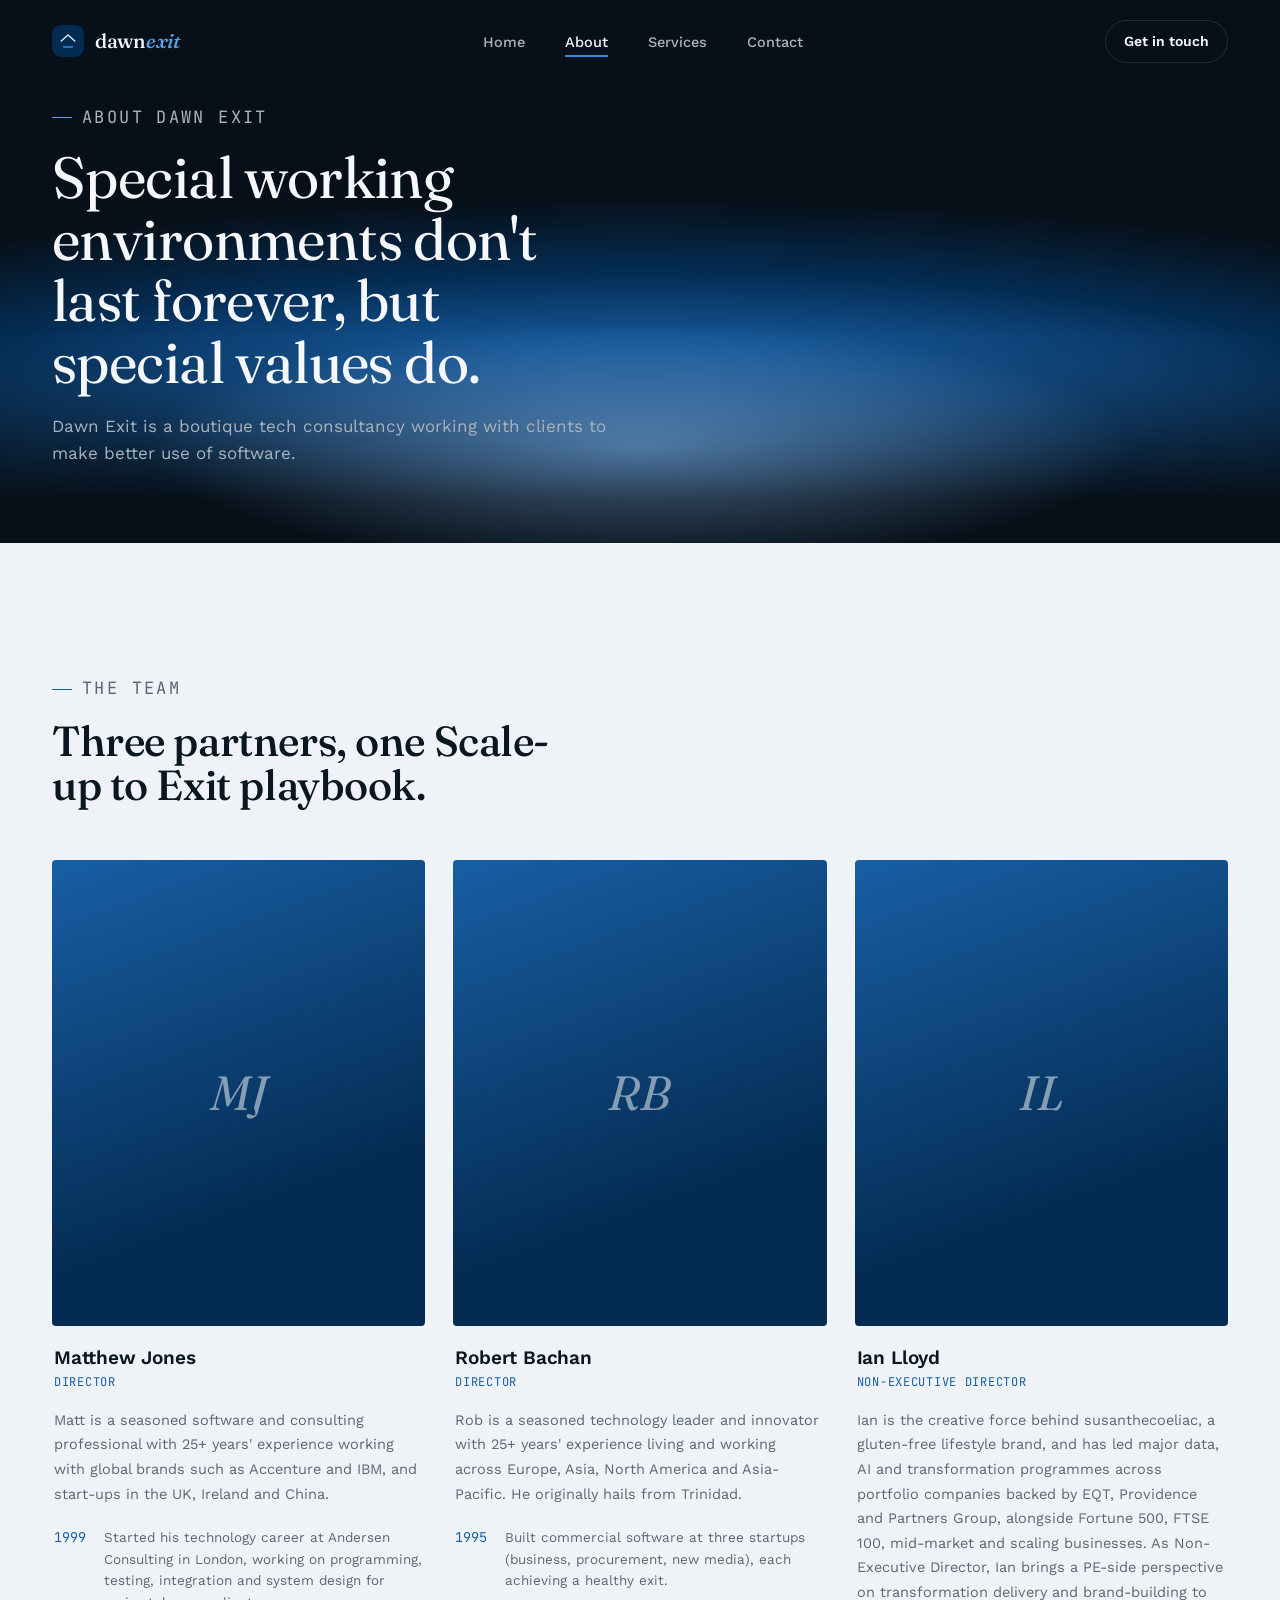
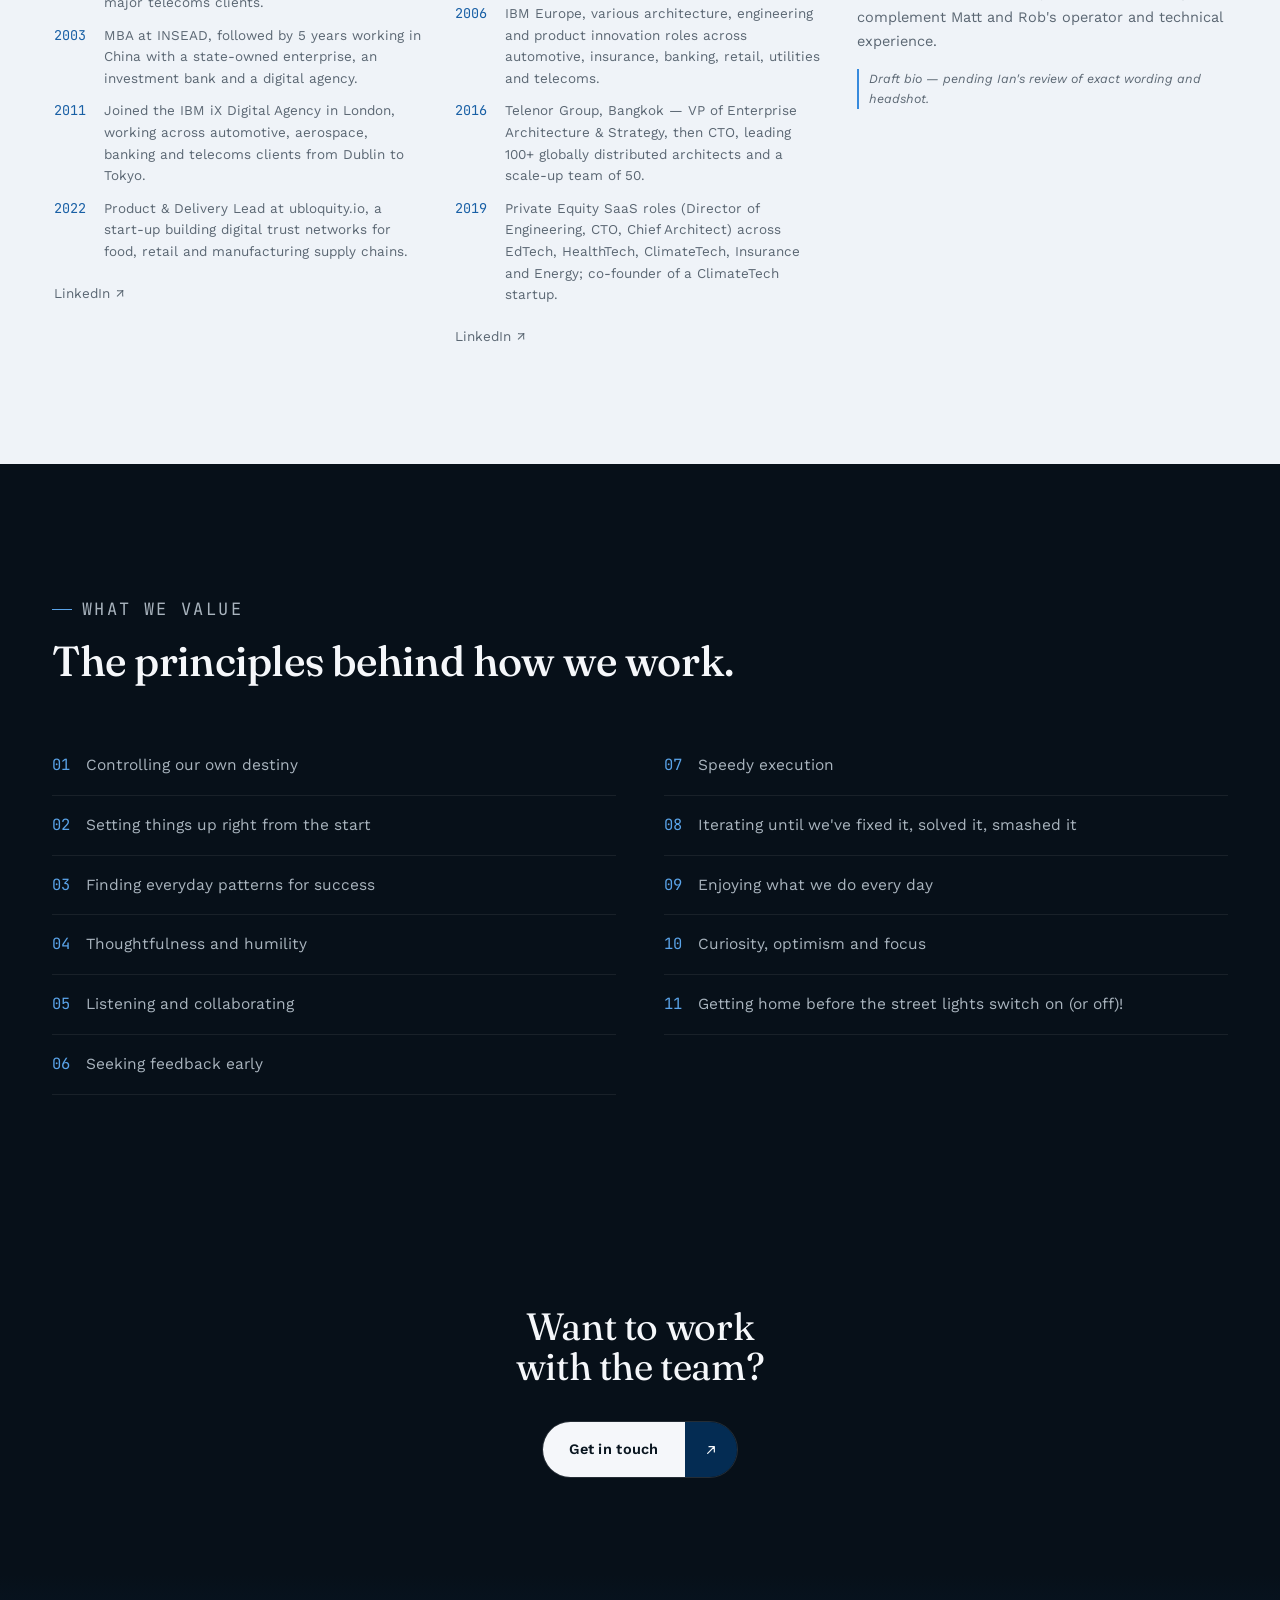
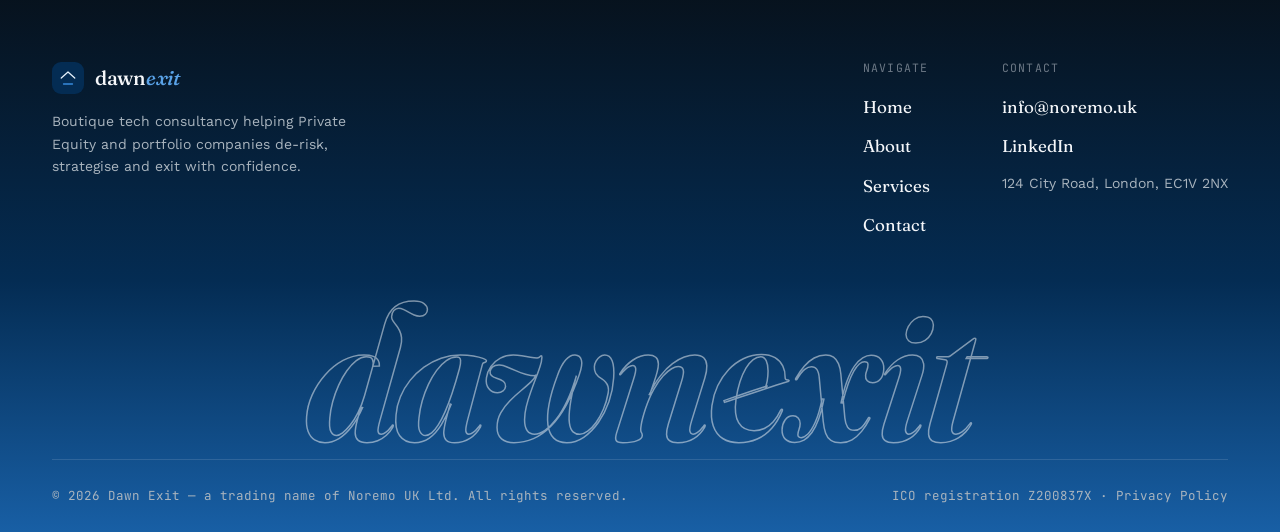
==== commit 3312111f: "Rework design system to actually match seasats.com Ian sent reference screenshots of the real seasat" ====
--- a/about.html
+++ b/about.html
@@ -8,7 +8,7 @@
 
 <link rel="preconnect" href="https://fonts.googleapis.com" />
 <link rel="preconnect" href="https://fonts.gstatic.com" crossorigin />
-<link href="https://fonts.googleapis.com/css2?family=Space+Grotesk:wght@500;600;700&family=Inter:wght@400;500;600;700&family=JetBrains+Mono:wght@400;500&display=swap" rel="stylesheet" />
+<link href="https://fonts.googleapis.com/css2?family=Fraunces:ital,wght@0,300..600;1,300..600&family=Work+Sans:wght@400;500;600;700&family=JetBrains+Mono:wght@400;500&display=swap" rel="stylesheet" />
 <link rel="stylesheet" href="assets/css/style.css" />
 </head>
 <body>
@@ -32,7 +32,7 @@
 </nav>
 
 <header class="page-hero">
-  <div class="hero-bg" aria-hidden="true"></div>
+  <div class="sky-dawn" aria-hidden="true"></div>
   <div class="container">
     <p class="eyebrow reveal">About Dawn Exit</p>
     <h1 class="reveal reveal-delay-1">Special working environments don't last forever, but special values do.</h1>
@@ -40,7 +40,7 @@
   </div>
 </header>
 
-<section class="section">
+<section class="section section-light">
   <div class="container">
     <div class="section-head reveal">
       <p class="eyebrow">The team</p>
@@ -93,7 +93,7 @@
   </div>
 </section>
 
-<section class="section section-alt">
+<section class="section">
   <div class="container">
     <div class="section-head reveal">
       <p class="eyebrow">What we value</p>
@@ -118,7 +118,10 @@
 <section class="cta-band reveal">
   <div class="container">
     <h2>Want to work with the team?</h2>
-    <a href="contact.html" class="btn btn-primary">Get in touch <span class="btn-arrow">&#8599;</span></a>
+    <a href="contact.html" class="btn-split">
+      <span class="btn-split-label">Get in touch</span>
+      <span class="btn-split-icon"><svg width="16" height="16" viewBox="0 0 24 24" fill="none"><path d="M7 17L17 7M17 7H9M17 7V15" stroke="currentColor" stroke-width="1.8" stroke-linecap="round" stroke-linejoin="round"/></svg></span>
+    </a>
   </div>
 </section>
 
@@ -149,6 +152,7 @@
         </div>
       </div>
     </div>
+    <div class="footer-wordmark" aria-hidden="true">dawnexit</div>
     <div class="footer-bottom">
       <span>&copy; <span id="year"></span> Dawn Exit — a trading name of Noremo UK Ltd. All rights reserved.</span>
       <span>ICO registration Z200837X · <a href="#">Privacy Policy</a></span>
--- a/assets/css/style.css
+++ b/assets/css/style.css
@@ -1,28 +1,38 @@
 /* ==========================================================================
    DAWN EXIT — design system
-   Dark, cinematic base theme, signal-blue single accent, top-right nav.
+   Atmospheric, sky-gradient sections that shift dawn -> day -> dusk,
+   thin serif display type, unboxed icon/heading feature columns,
+   top-right nav. Signal blue as the single accent.
    ========================================================================== */
 
 :root {
   --accent: #378ADD;
   --accent-bright: #5AA3E8;
-  --navy-deep: #042C53;
-  --mid-blue: #185FA5;
-  --pale-blue: #85B7EB;
+  --sky-deep: #042C53;
+  --sky-mid: #185FA5;
+  --sky-signal: #378ADD;
+  --sky-pale: #85B7EB;
   --icon-line: #E6F1FB;
-  --off-black: #0B0B0C;
-  --panel-black: #131315;
-  --line: rgba(255, 255, 255, 0.1);
-  --line-soft: rgba(255, 255, 255, 0.06);
-  --white: #F5F5F3;
-  --grey: #A6A6A9;
-  --grey-dim: #6E6E72;
-
-  --font-display: "Space Grotesk", "Archivo", sans-serif;
-  --font-body: "Inter", -apple-system, BlinkMacSystemFont, sans-serif;
+
+  --ink: #0A1620;
+  --paper: #EFF3F8;
+  --paper-dim: #E2E8F1;
+  --paper-line: rgba(10, 22, 32, 0.12);
+  --paper-grey: #5B6773;
+
+  --off-black: #071019;
+  --panel-black: #0C1720;
+  --line: rgba(255, 255, 255, 0.12);
+  --line-soft: rgba(255, 255, 255, 0.07);
+  --white: #F5F7FA;
+  --grey: #A9B4BE;
+  --grey-dim: #6C7885;
+
+  --font-display: "Fraunces", "Iowan Old Style", Georgia, serif;
+  --font-body: "Work Sans", -apple-system, BlinkMacSystemFont, sans-serif;
   --font-mono: "JetBrains Mono", "SFMono-Regular", Consolas, monospace;
 
-  --nav-h: 88px;
+  --nav-h: 84px;
   --ease: cubic-bezier(0.16, 1, 0.3, 1);
 }
 
@@ -60,17 +70,18 @@
 
 h1, h2, h3, h4 {
   font-family: var(--font-display);
-  font-weight: 600;
-  line-height: 1.08;
+  font-weight: 500;
+  line-height: 1.06;
   margin: 0;
   letter-spacing: -0.01em;
+  text-wrap: balance;
 }
 
 p { margin: 0; }
 
 .eyebrow {
   font-family: var(--font-mono);
-  font-size: 12.5px;
+  font-size: 12px;
   letter-spacing: 0.14em;
   text-transform: uppercase;
   color: var(--accent-bright);
@@ -80,14 +91,17 @@
 }
 .eyebrow::before {
   content: "";
-  width: 22px;
+  width: 20px;
   height: 1px;
   background: var(--accent-bright);
 }
+.section-light .eyebrow { color: var(--sky-mid); }
+.section-light .eyebrow::before { background: var(--sky-mid); }
 
 .stat {
   font-family: var(--font-mono);
-  letter-spacing: 0.02em;
+  letter-spacing: 0.01em;
+  font-variant-numeric: tabular-nums;
 }
 
 /* ---------------------------------- Nav ---------------------------------- */
@@ -106,7 +120,7 @@
 }
 
 .site-nav.is-scrolled {
-  background: rgba(11, 11, 12, 0.82);
+  background: rgba(7, 16, 25, 0.78);
   backdrop-filter: blur(14px);
   -webkit-backdrop-filter: blur(14px);
   border-bottom-color: var(--line);
@@ -129,32 +143,30 @@
 .brand-icon {
   width: 32px;
   height: 32px;
-  border-radius: 8px;
-  background: var(--navy-deep);
+  border-radius: 9px;
+  background: var(--sky-deep);
   display: flex;
   align-items: center;
   justify-content: center;
   flex-shrink: 0;
 }
 .brand-icon-lg {
-  width: 56px;
-  height: 56px;
-  border-radius: 14px;
-}
-.brand-icon-lg svg { width: 30px; height: 30px; }
+  width: 60px;
+  height: 60px;
+  border-radius: 16px;
+}
+.brand-icon-lg svg { width: 32px; height: 32px; }
 
 .wordmark {
   font-weight: 500;
-  font-size: 19px;
-  letter-spacing: -0.5px;
+  font-size: 20px;
+  letter-spacing: -0.3px;
   white-space: nowrap;
 }
 .word-dawn { color: var(--white); }
-.word-exit { color: var(--accent); }
-
-.wordmark-lg {
-  font-size: 32px;
-}
+.word-exit { color: var(--accent-bright); font-style: italic; }
+
+.wordmark-lg { font-size: 34px; }
 
 .nav-links {
   display: flex;
@@ -196,6 +208,7 @@
   color: var(--white);
   border: 1px solid var(--line);
   padding: 9px 18px;
+  border-radius: 999px;
   transition: border-color 0.25s var(--ease), background-color 0.25s var(--ease);
 }
 .nav-cta:hover {
@@ -220,6 +233,38 @@
 
 /* --------------------------------- Buttons -------------------------------- */
 
+.btn-split {
+  display: inline-flex;
+  align-items: center;
+  border-radius: 999px;
+  overflow: hidden;
+  border: 1px solid var(--line);
+}
+.btn-split-label {
+  font-family: var(--font-body);
+  font-weight: 600;
+  font-size: 14.5px;
+  letter-spacing: 0.02em;
+  color: var(--ink);
+  background: var(--white);
+  padding: 16px 26px;
+}
+.btn-split-icon {
+  width: 52px;
+  align-self: stretch;
+  display: flex;
+  align-items: center;
+  justify-content: center;
+  background: var(--sky-deep);
+  color: var(--white);
+  transition: background-color 0.25s var(--ease);
+}
+a.btn-split:hover .btn-split-icon { background: var(--accent); }
+.btn-split-icon svg { transition: transform 0.25s var(--ease); }
+a.btn-split:hover .btn-split-icon svg { transform: translate(2px, -2px); }
+
+.btn-split.btn-split-dark .btn-split-label { color: var(--white); background: var(--panel-black); border: 1px solid var(--line); }
+
 .btn {
   display: inline-flex;
   align-items: center;
@@ -229,6 +274,7 @@
   font-size: 15px;
   padding: 15px 28px;
   border: 1px solid transparent;
+  border-radius: 999px;
   cursor: pointer;
   transition: transform 0.25s var(--ease), background-color 0.25s var(--ease), border-color 0.25s var(--ease), color 0.25s var(--ease);
 }
@@ -244,9 +290,6 @@
   color: var(--white);
 }
 .btn-outline:hover { border-color: var(--accent); background: rgba(55, 138, 221, 0.1); }
-
-.btn-arrow { transition: transform 0.25s var(--ease); }
-.btn:hover .btn-arrow { transform: translate(3px, -3px); }
 
 .link-arrow {
   display: inline-flex;
@@ -259,7 +302,8 @@
   padding-bottom: 2px;
   transition: border-color 0.25s var(--ease);
 }
-.link-arrow:hover { border-color: var(--accent-bright); }
+.section-light .link-arrow { color: var(--sky-mid); }
+.link-arrow:hover { border-color: currentColor; }
 .link-arrow span { transition: transform 0.25s var(--ease); }
 .link-arrow:hover span { transform: translateX(4px); }
 
@@ -268,35 +312,40 @@
 section { position: relative; }
 
 .section {
-  padding: 120px 0;
-}
-.section-tight { padding: 88px 0; }
-
-.section-alt {
-  background: var(--panel-black);
-  border-top: 1px solid var(--line-soft);
-  border-bottom: 1px solid var(--line-soft);
-}
+  padding: 116px 0;
+}
+.section-tight { padding: 84px 0; }
+
+.section-light {
+  background: var(--paper);
+  color: var(--ink);
+  --grey: var(--paper-grey);
+  --grey-dim: var(--paper-grey);
+  --line: var(--paper-line);
+  --line-soft: var(--paper-line);
+}
+.section-light .grey-text { color: var(--paper-grey); }
 
 .section-head {
-  max-width: 720px;
-  margin-bottom: 56px;
+  max-width: 700px;
+  margin-bottom: 52px;
 }
 .section-head h2 {
-  font-size: clamp(30px, 4vw, 44px);
-  margin-top: 18px;
+  font-size: clamp(28px, 3.6vw, 42px);
+  margin-top: 16px;
 }
 .section-head p {
-  margin-top: 18px;
+  margin-top: 16px;
   color: var(--grey);
   font-size: 17px;
-  max-width: 640px;
-}
+  max-width: 620px;
+}
+.section-light .section-head p { color: var(--paper-grey); }
 
 /* ---------------------------------- Hero ---------------------------------- */
 
 .hero {
-  min-height: 100vh;
+  min-height: 92vh;
   display: flex;
   flex-direction: column;
   justify-content: flex-end;
@@ -305,53 +354,45 @@
   overflow: hidden;
 }
 
-.hero-bg {
+.sky-dawn {
   position: absolute;
   inset: 0;
   z-index: -1;
-}
-.hero-bg::before {
+  background:
+    linear-gradient(180deg, transparent 0%, transparent 62%, var(--off-black) 92%),
+    radial-gradient(ellipse 110% 55% at 50% 82%, var(--sky-signal) 0%, var(--sky-mid) 30%, var(--sky-deep) 58%, var(--off-black) 82%);
+}
+.sky-dawn::after {
   content: "";
   position: absolute;
   inset: 0;
-  background:
-    radial-gradient(ellipse 80% 60% at 50% 0%, rgba(55, 138, 221, 0.16), transparent 60%),
-    linear-gradient(180deg, #0B0B0C 0%, #0B0B0C 60%, #131315 100%);
-}
-.hero-bg::after {
-  content: "";
-  position: absolute;
-  inset: 0;
-  background-image:
-    linear-gradient(rgba(255,255,255,0.035) 1px, transparent 1px),
-    linear-gradient(90deg, rgba(255,255,255,0.035) 1px, transparent 1px);
-  background-size: 64px 64px;
-  mask-image: radial-gradient(ellipse 70% 70% at 50% 20%, black, transparent);
+  background: radial-gradient(ellipse 55% 32% at 50% 82%, rgba(133, 183, 235, 0.5), transparent 70%);
 }
 
 .hero-inner {
-  padding: 64px 0 96px;
+  padding: 64px 0 92px;
 }
 
 .hero-title {
-  font-size: clamp(40px, 6.6vw, 92px);
+  font-weight: 400;
+  font-size: clamp(38px, 6.2vw, 84px);
   max-width: 15ch;
-  letter-spacing: -0.02em;
+  letter-spacing: -0.01em;
 }
 .hero-title em {
-  font-style: normal;
+  font-style: italic;
   color: var(--accent-bright);
 }
 
 .hero-sub {
-  margin-top: 28px;
-  max-width: 620px;
-  font-size: 19px;
+  margin-top: 26px;
+  max-width: 600px;
+  font-size: 18px;
   color: var(--grey);
 }
 
 .hero-actions {
-  margin-top: 44px;
+  margin-top: 42px;
   display: flex;
   align-items: center;
   gap: 28px;
@@ -359,22 +400,22 @@
 }
 
 .hero-meta {
-  margin-top: 96px;
+  margin-top: 88px;
   display: flex;
   gap: 56px;
   flex-wrap: wrap;
   border-top: 1px solid var(--line);
-  padding-top: 28px;
+  padding-top: 26px;
 }
 .hero-meta-item .stat {
   display: block;
-  font-size: 26px;
+  font-size: 25px;
   color: var(--accent-bright);
 }
 .hero-meta-item .stat-label {
   display: block;
   margin-top: 6px;
-  font-size: 12.5px;
+  font-size: 12px;
   letter-spacing: 0.08em;
   text-transform: uppercase;
   color: var(--grey-dim);
@@ -382,78 +423,68 @@
 }
 
 .page-hero {
-  min-height: 62vh;
+  min-height: 56vh;
   display: flex;
   align-items: flex-end;
   padding-top: var(--nav-h);
   position: relative;
 }
-.page-hero .container { padding-bottom: 80px; }
+.page-hero .container { padding-bottom: 76px; }
 .page-hero h1 {
-  font-size: clamp(36px, 5.5vw, 64px);
+  font-weight: 400;
+  font-size: clamp(34px, 5vw, 58px);
   max-width: 16ch;
-  margin-top: 18px;
+  margin-top: 16px;
 }
 .page-hero p {
-  margin-top: 22px;
-  max-width: 620px;
+  margin-top: 20px;
+  max-width: 600px;
+  font-size: 17px;
+  color: var(--grey);
+}
+
+/* -------------------------------- Feature columns -------------------------- */
+
+.feature-cols {
+  display: grid;
+  gap: 44px;
+}
+.feature-cols-3 { grid-template-columns: repeat(3, 1fr); }
+.feature-cols-4 { grid-template-columns: repeat(4, 1fr); }
+
+.feature-col {
+  border-top: 1px solid var(--line);
+  padding-top: 26px;
+}
+.section-light .feature-col { border-top-color: var(--paper-line); }
+
+.feature-icon {
+  width: 30px;
+  height: 30px;
+  color: var(--accent-bright);
+  margin-bottom: 20px;
+}
+.section-light .feature-icon { color: var(--sky-mid); }
+
+.feature-col h3 {
+  font-family: var(--font-body);
+  font-weight: 600;
   font-size: 18px;
-  color: var(--grey);
-}
-
-/* ---------------------------------- Grids --------------------------------- */
-
-.grid {
-  display: grid;
-  gap: 1px;
-  background: var(--line);
-  border: 1px solid var(--line);
-}
-
-.grid-3 { grid-template-columns: repeat(3, 1fr); }
-.grid-4 { grid-template-columns: repeat(4, 1fr); }
-.grid-2 { grid-template-columns: repeat(2, 1fr); }
-
-.grid-cell {
-  background: var(--off-black);
-  padding: 40px 36px;
-}
-.section-alt .grid-cell { background: var(--panel-black); }
-
-.feature-num {
-  font-family: var(--font-mono);
-  font-size: 13px;
-  color: var(--accent-bright);
-  letter-spacing: 0.08em;
-}
-
-.feature-icon {
-  width: 42px;
-  height: 42px;
-  border: 1px solid var(--line);
-  display: flex;
-  align-items: center;
-  justify-content: center;
-  margin-bottom: 24px;
-  color: var(--accent-bright);
-}
-
-.grid-cell h3 {
-  font-size: 20px;
-  margin-top: 14px;
-}
-.grid-cell p {
-  margin-top: 12px;
-  color: var(--grey);
-  font-size: 15px;
+  letter-spacing: -0.01em;
+}
+.feature-col p {
+  margin-top: 10px;
+  color: var(--grey);
+  font-size: 14.5px;
   line-height: 1.7;
 }
+.section-light .feature-col p { color: var(--paper-grey); }
 
 /* -------------------------------- Reveal ---------------------------------- */
 
 .reveal {
   opacity: 0;
-  transform: translateY(28px);
+  transform: translateY(26px);
   transition: opacity 0.8s var(--ease), transform 0.8s var(--ease);
 }
 .reveal.is-visible {
@@ -471,9 +502,10 @@
 /* -------------------------------- Footer ---------------------------------- */
 
 .site-footer {
-  border-top: 1px solid var(--line);
-  padding: 72px 0 36px;
-  background: var(--panel-black);
+  position: relative;
+  padding: 88px 0 0;
+  background: linear-gradient(180deg, var(--off-black) 0%, var(--sky-deep) 55%, var(--sky-mid) 100%);
+  overflow: hidden;
 }
 
 .footer-top {
@@ -481,15 +513,14 @@
   justify-content: space-between;
   gap: 48px;
   flex-wrap: wrap;
-  padding-bottom: 48px;
-}
-
-.footer-brand .brand { font-size: 22px; }
+  padding-bottom: 56px;
+}
+
 .footer-brand p {
   margin-top: 16px;
   color: var(--grey);
-  max-width: 320px;
-  font-size: 14.5px;
+  max-width: 300px;
+  font-size: 14px;
 }
 
 .footer-cols {
@@ -500,11 +531,12 @@
 
 .footer-col h4 {
   font-family: var(--font-mono);
-  font-size: 12px;
+  font-size: 11.5px;
   letter-spacing: 0.1em;
   text-transform: uppercase;
   color: var(--grey-dim);
   margin-bottom: 18px;
+  font-weight: 400;
 }
 .footer-col ul {
   list-style: none;
@@ -515,113 +547,125 @@
   gap: 12px;
 }
 .footer-col a {
-  color: var(--grey);
-  font-size: 14.5px;
+  color: var(--white);
+  font-family: var(--font-display);
+  font-size: 17px;
   transition: color 0.2s var(--ease);
 }
-.footer-col a:hover { color: var(--white); }
+.footer-col a:hover { color: var(--accent-bright); }
+.footer-col li:not(:has(a)) { color: var(--grey); font-family: var(--font-body); font-size: 14px; }
 
 .footer-bottom {
   border-top: 1px solid var(--line);
-  padding-top: 28px;
+  padding: 26px 0;
   display: flex;
   justify-content: space-between;
   flex-wrap: wrap;
   gap: 12px;
-  color: var(--grey-dim);
-  font-size: 13px;
-  font-family: var(--font-mono);
-}
-.footer-bottom a { color: var(--grey-dim); }
+  color: var(--grey);
+  font-size: 12.5px;
+  font-family: var(--font-mono);
+  position: relative;
+  z-index: 2;
+}
+.footer-bottom a { color: var(--grey); }
 .footer-bottom a:hover { color: var(--white); }
 
+.footer-wordmark {
+  font-family: var(--font-display);
+  font-weight: 600;
+  font-style: italic;
+  color: transparent;
+  -webkit-text-stroke: 1.5px rgba(245, 247, 250, 0.5);
+  font-size: clamp(90px, 15vw, 220px);
+  line-height: 0.8;
+  letter-spacing: -0.02em;
+  white-space: nowrap;
+  text-align: center;
+  padding: 0 0 10px;
+  user-select: none;
+}
+
 /* -------------------------------- CTA band -------------------------------- */
 
 .cta-band {
-  padding: 100px 0;
+  padding: 96px 0;
   text-align: center;
-  border-top: 1px solid var(--line);
 }
 .cta-band h2 {
-  font-size: clamp(28px, 4vw, 40px);
+  font-weight: 400;
+  font-size: clamp(26px, 3.6vw, 38px);
   max-width: 18ch;
   margin: 0 auto;
 }
 .cta-band p {
-  margin-top: 18px;
-  color: var(--grey);
-  font-size: 17px;
-}
-.cta-band .btn { margin-top: 36px; }
+  margin-top: 16px;
+  color: var(--grey);
+  font-size: 16px;
+}
+.cta-band .btn-split { margin-top: 34px; }
 
 /* -------------------------------- Team ------------------------------------ */
 
 .team-grid {
   display: grid;
   grid-template-columns: repeat(3, 1fr);
-  gap: 1px;
-  background: var(--line);
-  border: 1px solid var(--line);
+  gap: 28px;
   margin-top: 8px;
 }
-.team-card { background: var(--off-black); padding: 0; }
+.team-card { background: transparent; }
 .team-photo {
   aspect-ratio: 4/5;
-  background:
-    linear-gradient(160deg, rgba(55,138,221,0.35), transparent 60%),
-    var(--panel-black);
+  background: linear-gradient(160deg, var(--sky-mid), var(--sky-deep) 70%);
   display: flex;
   align-items: center;
   justify-content: center;
-  font-family: var(--font-display);
-  font-size: 15px;
-  color: var(--grey-dim);
-  border-bottom: 1px solid var(--line);
+  border-radius: 4px;
   position: relative;
   overflow: hidden;
 }
 .team-photo span {
-  font-family: var(--font-mono);
-  font-size: 46px;
-  color: rgba(245,245,243,0.14);
-  letter-spacing: 0.05em;
-}
-.team-body { padding: 32px 30px 36px; }
-.team-body h3 { font-size: 21px; }
+  font-family: var(--font-display);
+  font-style: italic;
+  font-size: 48px;
+  color: rgba(255,255,255,0.5);
+}
+.team-body { padding: 22px 2px 0; }
+.team-body h3 { font-family: var(--font-body); font-weight: 600; font-size: 19px; color: var(--ink); }
 .team-role {
   display: block;
-  margin-top: 6px;
-  font-family: var(--font-mono);
-  font-size: 12.5px;
-  letter-spacing: 0.08em;
+  margin-top: 5px;
+  font-family: var(--font-mono);
+  font-size: 12px;
+  letter-spacing: 0.06em;
   text-transform: uppercase;
-  color: var(--accent-bright);
-}
-.team-bio { margin-top: 18px; color: var(--grey); font-size: 14.5px; line-height: 1.7; }
-.team-timeline { margin-top: 22px; display: flex; flex-direction: column; gap: 12px; }
+  color: var(--sky-mid);
+}
+.team-bio { margin-top: 16px; color: var(--paper-grey); font-size: 14.5px; line-height: 1.7; }
+.team-timeline { margin-top: 20px; display: flex; flex-direction: column; gap: 11px; }
 .team-timeline-item { display: flex; gap: 14px; font-size: 13.5px; }
 .team-timeline-item .yr {
   font-family: var(--font-mono);
-  color: var(--accent-bright);
+  color: var(--sky-mid);
   flex-shrink: 0;
   width: 4.5ch;
 }
-.team-timeline-item p { color: var(--grey); }
+.team-timeline-item p { color: var(--paper-grey); }
 .team-linkedin {
-  margin-top: 22px;
+  margin-top: 20px;
   display: inline-flex;
   align-items: center;
   gap: 8px;
   font-size: 13.5px;
-  color: var(--grey);
-}
-.team-linkedin:hover { color: var(--white); }
+  color: var(--paper-grey);
+}
+.team-linkedin:hover { color: var(--ink); }
 .team-draft-note {
-  margin-top: 16px;
+  margin-top: 14px;
   font-size: 12.5px;
-  color: var(--grey-dim);
+  color: var(--paper-grey);
   font-style: italic;
-  border-left: 2px solid var(--accent);
+  border-left: 2px solid var(--sky-signal);
   padding-left: 10px;
 }
 
@@ -636,7 +680,7 @@
   break-inside: avoid;
   display: flex;
   gap: 16px;
-  padding: 18px 0;
+  padding: 17px 0;
   border-bottom: 1px solid var(--line-soft);
   font-size: 15.5px;
   color: var(--grey);
@@ -653,10 +697,9 @@
   position: sticky;
   top: var(--nav-h);
   z-index: 40;
-  background: rgba(11,11,12,0.9);
+  background: rgba(7,16,25,0.88);
   backdrop-filter: blur(10px);
   border-bottom: 1px solid var(--line);
-  border-top: 1px solid var(--line);
 }
 .anchor-nav .container {
   display: flex;
@@ -668,8 +711,8 @@
 .anchor-nav a {
   padding: 18px 20px;
   font-family: var(--font-mono);
-  font-size: 12.5px;
-  letter-spacing: 0.06em;
+  font-size: 12px;
+  letter-spacing: 0.05em;
   color: var(--grey);
   white-space: nowrap;
   border-bottom: 2px solid transparent;
@@ -678,64 +721,72 @@
 .anchor-nav a:hover, .anchor-nav a.is-active { color: var(--white); border-color: var(--accent); }
 
 .service-block {
-  scroll-margin-top: calc(var(--nav-h) + 60px);
-  padding: 100px 0;
-  border-bottom: 1px solid var(--line-soft);
-}
-.service-block:nth-child(even) { background: var(--panel-black); }
+  scroll-margin-top: calc(var(--nav-h) + 56px);
+  padding: 96px 0;
+}
+.service-block.section-light + .service-block:not(.section-light) { border-top: none; }
 .service-num {
   font-family: var(--font-mono);
-  font-size: 15px;
+  font-size: 14px;
   color: var(--accent-bright);
 }
+.section-light .service-num { color: var(--sky-mid); }
 .service-block h2 {
-  font-size: clamp(28px, 3.6vw, 40px);
-  margin-top: 16px;
+  font-weight: 400;
+  font-size: clamp(26px, 3.4vw, 38px);
+  margin-top: 14px;
   max-width: 16ch;
 }
 .service-block-body {
   display: grid;
-  grid-template-columns: 1fr 1fr;
-  gap: 64px;
-  margin-top: 36px;
+  grid-template-columns: 1.3fr 1fr;
+  gap: 60px;
+  margin-top: 34px;
   align-items: start;
 }
 .service-block-body p { color: var(--grey); font-size: 16px; }
-.service-block-body p + p { margin-top: 18px; }
+.section-light .service-block-body p { color: var(--paper-grey); }
+.service-block-body p + p { margin-top: 16px; }
+
 .deliverable-card {
-  border: 1px solid var(--line);
-  padding: 28px 30px;
-  background: rgba(255,255,255,0.02);
-}
+  border-top: 1px solid var(--line);
+  padding-top: 22px;
+}
+.section-light .deliverable-card { border-top-color: var(--paper-line); }
 .deliverable-card .eyebrow { margin-bottom: 12px; }
-.deliverable-card h4 { font-size: 18px; }
+.deliverable-card h4 { font-family: var(--font-display); font-weight: 500; font-size: 20px; }
 .deliverable-card p { margin-top: 10px; color: var(--grey); font-size: 14.5px; }
+.section-light .deliverable-card p { color: var(--paper-grey); }
 
 .framework-list {
   margin-top: 8px;
   border-top: 1px solid var(--line);
 }
+.section-light .framework-list { border-top-color: var(--paper-line); }
 .framework-item {
   display: flex;
   align-items: center;
   gap: 24px;
-  padding: 22px 0;
+  padding: 20px 0;
   border-bottom: 1px solid var(--line);
 }
-.framework-item .stat { font-size: 14px; color: var(--accent-bright); width: 3ch; flex-shrink: 0; }
-.framework-item span:last-child { font-size: 17px; }
+.section-light .framework-item { border-bottom-color: var(--paper-line); }
+.framework-item .stat { font-size: 13px; color: var(--accent-bright); width: 3ch; flex-shrink: 0; }
+.section-light .framework-item .stat { color: var(--sky-mid); }
+.framework-item span:last-child { font-family: var(--font-display); font-size: 18px; }
 
 .figure-row {
   display: grid;
   grid-template-columns: repeat(3, 1fr);
-  gap: 1px;
-  background: var(--line);
-  border: 1px solid var(--line);
+  gap: 32px;
   margin-top: 40px;
 }
-.figure-cell { background: var(--off-black); padding: 32px 28px; }
-.figure-cell .stat { font-size: 30px; color: var(--accent-bright); display: block; }
-.figure-cell p { margin-top: 10px; color: var(--grey); font-size: 14px; }
+.figure-cell { border-top: 1px solid var(--line); padding-top: 20px; }
+.section-light .figure-cell { border-top-color: var(--paper-line); }
+.figure-cell .stat { font-size: 32px; color: var(--accent-bright); display: block; font-family: var(--font-display); font-style: italic; }
+.section-light .figure-cell .stat { color: var(--sky-mid); }
+.figure-cell p { margin-top: 10px; color: var(--grey); font-size: 13.5px; }
+.section-light .figure-cell p { color: var(--paper-grey); }
 
 .outcomes-list {
   columns: 2;
@@ -747,7 +798,7 @@
   list-style: none;
   display: flex;
   gap: 14px;
-  padding: 14px 0;
+  padding: 13px 0;
   border-bottom: 1px solid var(--line-soft);
   color: var(--grey);
   font-size: 15px;
@@ -761,27 +812,24 @@
 .partner-row {
   display: flex;
   flex-wrap: wrap;
-  gap: 1px;
-  background: var(--line);
+  gap: 12px;
+  margin-top: 8px;
+}
+.partner-chip {
   border: 1px solid var(--line);
-  margin-top: 8px;
-}
-.partner-chip {
-  background: var(--off-black);
-  padding: 22px 30px;
-  font-family: var(--font-mono);
-  font-size: 14px;
-  color: var(--grey);
-  flex: 1 1 auto;
-  text-align: center;
+  border-radius: 999px;
+  padding: 12px 26px;
+  font-family: var(--font-mono);
+  font-size: 13.5px;
+  color: var(--grey);
 }
 .partner-group-label {
   font-family: var(--font-mono);
-  font-size: 12px;
+  font-size: 11.5px;
   letter-spacing: 0.1em;
   text-transform: uppercase;
   color: var(--grey-dim);
-  margin: 36px 0 14px;
+  margin: 32px 0 14px;
 }
 
 /* ------------------------------ Contact page -------------------------------- */
@@ -793,26 +841,27 @@
   align-items: start;
 }
 
-.form-field { margin-bottom: 22px; }
+.form-field { margin-bottom: 20px; }
 .form-field label {
   display: block;
   font-family: var(--font-mono);
-  font-size: 12px;
+  font-size: 11.5px;
   letter-spacing: 0.08em;
   text-transform: uppercase;
   color: var(--grey-dim);
-  margin-bottom: 10px;
+  margin-bottom: 9px;
 }
 .form-field input,
 .form-field select,
 .form-field textarea {
   width: 100%;
-  background: var(--panel-black);
-  border: 1px solid var(--line);
+  background: transparent;
+  border: none;
+  border-bottom: 1px solid var(--line);
   color: var(--white);
   font-family: var(--font-body);
   font-size: 15px;
-  padding: 14px 16px;
+  padding: 11px 2px;
   transition: border-color 0.2s var(--ease);
 }
 .form-field input:focus,
@@ -821,7 +870,7 @@
   outline: none;
   border-color: var(--accent);
 }
-.form-field textarea { resize: vertical; min-height: 130px; }
+.form-field textarea { resize: vertical; min-height: 110px; }
 .form-row { display: grid; grid-template-columns: 1fr 1fr; gap: 20px; }
 .form-check {
   display: flex;
@@ -829,7 +878,7 @@
   gap: 10px;
   font-size: 13.5px;
   color: var(--grey);
-  margin-bottom: 28px;
+  margin-bottom: 26px;
 }
 .form-check input { width: auto; margin-top: 3px; }
 .form-note {
@@ -841,30 +890,28 @@
 .contact-routes {
   display: flex;
   flex-direction: column;
-  gap: 1px;
-  background: var(--line);
-  border: 1px solid var(--line);
 }
 .contact-route {
-  background: var(--off-black);
-  padding: 26px 28px;
+  border-top: 1px solid var(--line);
+  padding: 24px 2px;
   display: flex;
   align-items: center;
   justify-content: space-between;
   gap: 16px;
-  transition: background-color 0.2s var(--ease);
-}
-a.contact-route:hover { background: rgba(55,138,221,0.08); }
+  transition: opacity 0.2s var(--ease);
+}
+.contact-routes > *:last-child { border-bottom: 1px solid var(--line); }
+a.contact-route:hover { opacity: 0.7; }
 .contact-route-label {
   font-family: var(--font-mono);
-  font-size: 11.5px;
+  font-size: 11px;
   letter-spacing: 0.08em;
   text-transform: uppercase;
   color: var(--grey-dim);
   display: block;
   margin-bottom: 6px;
 }
-.contact-route-value { font-size: 16px; }
+.contact-route-value { font-family: var(--font-display); font-size: 18px; }
 .contact-route-arrow { color: var(--accent-bright); flex-shrink: 0; }
 
 /* --------------------------------- Intro ------------------------------------ */
@@ -873,7 +920,7 @@
   position: fixed;
   inset: 0;
   z-index: 10000;
-  background: #050506;
+  background: var(--off-black);
   display: flex;
   align-items: center;
   justify-content: center;
@@ -888,14 +935,14 @@
 .intro-glow {
   position: absolute;
   left: 50%;
-  bottom: -30%;
-  width: 60vmax;
-  height: 60vmax;
+  bottom: -35%;
+  width: 65vmax;
+  height: 65vmax;
   border-radius: 50%;
-  transform: translate(-50%, 20%);
-  background: radial-gradient(circle at center, rgba(90,163,232,0.55), rgba(55,138,221,0.28) 40%, transparent 70%);
-  filter: blur(6px);
-  transition: transform 1.8s var(--ease), opacity 1.8s var(--ease);
+  transform: translate(-50%, 25%);
+  background: radial-gradient(circle at center, var(--sky-signal) 0%, var(--sky-mid) 35%, var(--sky-deep) 65%, transparent 75%);
+  filter: blur(4px);
+  transition: transform 1.8s var(--ease);
 }
 .intro-horizon {
   position: absolute;
@@ -927,9 +974,9 @@
 /* --------------------------------- Responsive -------------------------------- */
 
 @media (max-width: 980px) {
-  .grid-4 { grid-template-columns: repeat(2, 1fr); }
-  .grid-3 { grid-template-columns: repeat(2, 1fr); }
-  .team-grid { grid-template-columns: 1fr; }
+  .feature-cols-4 { grid-template-columns: repeat(2, 1fr); }
+  .feature-cols-3 { grid-template-columns: repeat(2, 1fr); }
+  .team-grid { grid-template-columns: 1fr; max-width: 420px; }
   .service-block-body { grid-template-columns: 1fr; gap: 32px; }
   .contact-layout { grid-template-columns: 1fr; gap: 56px; }
   .figure-row { grid-template-columns: 1fr; }
@@ -954,9 +1001,10 @@
   .nav-links a { font-size: 20px; }
   .nav-toggle { display: flex; }
   .nav-cta { display: none; }
-  .grid-4, .grid-3, .grid-2 { grid-template-columns: 1fr; }
+  .feature-cols-4, .feature-cols-3 { grid-template-columns: 1fr; }
   .values-list, .outcomes-list { columns: 1; }
   .footer-top { flex-direction: column; }
   .form-row { grid-template-columns: 1fr; }
   .hero-meta { gap: 32px; }
-}
+  .footer-wordmark { font-size: clamp(56px, 20vw, 120px); }
+}
